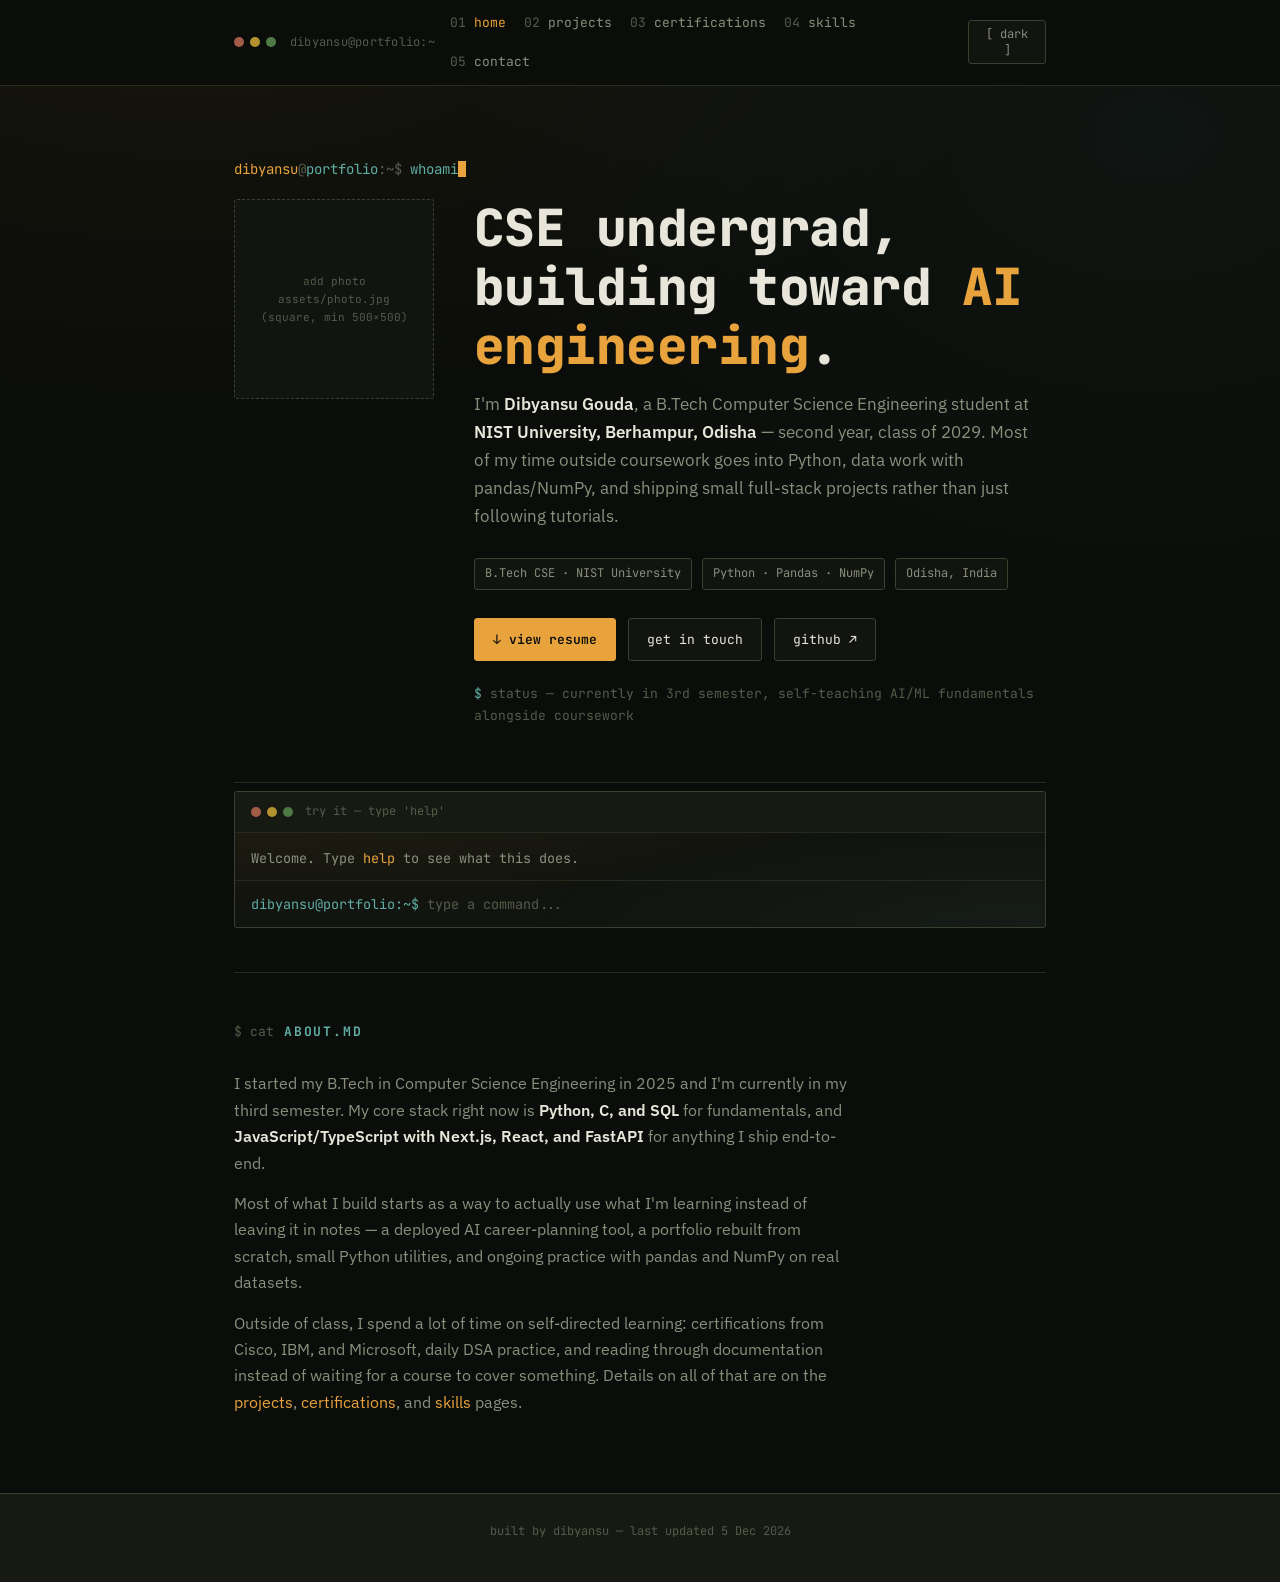
==== index.html @ 98a22d00 "Accessibility pass: skip link, main landmark, ARIA states on interactive controls" ====
<!DOCTYPE html>
<html lang="en">
<head>
<meta charset="UTF-8">
<meta name="viewport" content="width=device-width, initial-scale=1.0">
<title>Dibyansu Gouda — CSE Student</title>
<meta name="description" content="Hi, I'm Dibyansu — a CSE student at NIST University building real things in Python, AI, and full-stack web dev. Take a look around and see what I'm working on.">
<link rel="icon" type="image/svg+xml" href="assets/favicon.svg">
<link rel="canonical" href="https://dibyansu33gouda.github.io/dibyansu-portfolio/">
<meta property="og:type" content="website">
<meta property="og:title" content="Dibyansu Gouda — CSE Student & Developer">
<meta property="og:description" content="Hi, I'm Dibyansu — a CSE student at NIST University building real things in Python, AI, and full-stack web dev.">
<meta property="og:image" content="https://dibyansu33gouda.github.io/dibyansu-portfolio/assets/og-image.png">
<meta property="og:url" content="https://dibyansu33gouda.github.io/dibyansu-portfolio/">
<meta name="twitter:card" content="summary_large_image">
<meta name="twitter:title" content="Dibyansu Gouda — CSE Student & Developer">
<meta name="twitter:description" content="Hi, I'm Dibyansu — a CSE student at NIST University building real things in Python, AI, and full-stack web dev.">
<meta name="twitter:image" content="https://dibyansu33gouda.github.io/dibyansu-portfolio/assets/og-image.png">
<link rel="stylesheet" href="style.css">
</head>
<body>
<a href="#main" class="skip-link">Skip to content</a>

<div class="termbar">
  <div class="termbar-inner">
    <div class="termbar-left">
      <div class="dots"><span class="dot r"></span><span class="dot y"></span><span class="dot g"></span></div>
      <span class="termbar-title">dibyansu@portfolio:~</span>
    </div>
    <div class="termbar-right">
      <nav class="termnav" id="termnav" aria-label="Primary">
        <a href="index.html" class="active"><span class="idx">01</span> home</a>
        <a href="projects.html"><span class="idx">02</span> projects</a>
        <a href="certifications.html"><span class="idx">03</span> certifications</a>
        <a href="skills.html"><span class="idx">04</span> skills</a>
        <a href="contact.html"><span class="idx">05</span> contact</a>
      </nav>
      <button class="theme-toggle" id="themeToggleBtn" onclick="toggleTheme()">[ dark ]</button>
      <button class="mobile-nav-toggle" id="mobileNavToggle" aria-label="Toggle menu" aria-expanded="false" aria-controls="termnav">☰</button>
    </div>
  </div>
</div>

<main id="main" class="wrap">

  <section class="hero" style="border-top:none;">
    <div class="prompt-line"><span class="user">dibyansu</span><span class="sep">@</span>portfolio<span class="sep">:~$</span> <span id="typed" data-text="whoami"></span><span class="cursor"></span></div>

    <div class="home-grid">
      <div class="photo-slot">
        <!-- Replace this div with: <img src="assets/photo.jpg" alt="Dibyansu Gouda"> -->
        add photo<br>assets/photo.jpg<br>(square, min 500×500)
      </div>
      <div>
        <h1>CSE undergrad,<br>building toward <span class="accent">AI engineering</span>.</h1>
        <p class="hero-sub">
          I'm <strong>Dibyansu Gouda</strong>, a B.Tech Computer Science Engineering student at
          <strong>NIST University, Berhampur, Odisha</strong> — second year, class of 2029.
          Most of my time outside coursework goes into Python, data work with pandas/NumPy,
          and shipping small full-stack projects rather than just following tutorials.
        </p>
        <div class="hero-meta">
          <span class="tag">B.Tech CSE · NIST University</span>
          <span class="tag">Python · Pandas · NumPy</span>
          <span class="tag">Odisha, India</span>
        </div>
        <div class="btn-row">
          <a href="https://drive.google.com/file/d/1nmS7qcL4PreTP0PJkvtV2_1E-4wBlIZb/view?usp=drive_link" class="btn btn-primary" target="_blank" rel="noopener">↓ view resume</a>
          <a href="contact.html" class="btn">get in touch</a>
          <a href="https://github.com/Dibyansu33Gouda" class="btn" target="_blank" rel="noopener">github ↗</a>
        </div>
        <div class="status-line"><span class="k">$</span> status — currently in 3rd semester, self-teaching AI/ML fundamentals alongside coursework</div>
      </div>
    </div>
  </section>

  <section class="page-section" style="border-bottom:1px solid var(--border); padding-top:0; padding-bottom:32px;">
    <div class="terminal-widget reveal">
      <div class="tw-head">
        <span class="tw-dots"><span class="dot r"></span><span class="dot y"></span><span class="dot g"></span></span>
        <span class="tw-title">try it — type 'help'</span>
      </div>
      <div class="tw-body" id="twBody" aria-live="polite">
        <div class="tw-line tw-out">Welcome. Type <span class="tw-cmd">help</span> to see what this does.</div>
      </div>
      <div class="tw-inputline">
        <span class="tw-prompt">dibyansu@portfolio:~$</span>
        <input type="text" id="twInput" class="tw-input" autocomplete="off" spellcheck="false" aria-label="terminal command input" placeholder="type a command...">
      </div>
    </div>
  </section>

  <section id="about" class="page-section reveal">
    <div class="sec-head"><span class="cmd">$ cat</span><h2>about.md</h2></div>
    <div class="about-body">
      <p>
        I started my B.Tech in Computer Science Engineering in 2025 and I'm currently in my
        third semester. My core stack right now is <strong>Python, C, and SQL</strong> for
        fundamentals, and <strong>JavaScript/TypeScript with Next.js, React, and FastAPI</strong>
        for anything I ship end-to-end.
      </p>
      <p>
        Most of what I build starts as a way to actually use what I'm learning instead of leaving
        it in notes — a deployed AI career-planning tool, a portfolio rebuilt from scratch,
        small Python utilities, and ongoing practice with pandas and NumPy on real datasets.
      </p>
      <p>
        Outside of class, I spend a lot of time on self-directed learning: certifications from
        Cisco, IBM, and Microsoft, daily DSA practice, and reading through documentation instead
        of waiting for a course to cover something. Details on all of that are on the
        <a href="projects.html">projects</a>, <a href="certifications.html">certifications</a>,
        and <a href="skills.html">skills</a> pages.
      </p>
    </div>
  </section>

</main>

<footer data-footer-date>built by dibyansu — last commit {{DATE}}</footer>

<script src="script.js"></script>
</body>
</html>
---- style.css ----
/* Add these two lines right before the stylesheet <link> in every page's <head> for faster font loading:
   <link rel="preconnect" href="https://fonts.googleapis.com">
   <link rel="preconnect" href="https://fonts.gstatic.com" crossorigin> */
@import url('https://fonts.googleapis.com/css2?family=JetBrains+Mono:wght@400;500;600;700;800&family=IBM+Plex+Sans:wght@400;500;600&family=Lora:ital,wght@0,400;0,500;0,600;1,400&display=swap');

/* ============================================================
   THEME TOKENS
   Dark  = terminal aesthetic (near-black, amber/teal)
   Light = Anthropic-inspired (warm ivory, slate, terracotta/blue)
   Same variable names, different values -> components never change.
   ============================================================ */
:root {
  --bg: #0B0D0A;
  --bg-panel: #12140F;
  --bg-panel-2: #171A12;
  --border: #262B1E;
  --border-bright: #3A4130;
  --text: #E8E6DA;
  --text-dim: #8A8F7C;
  --text-faint: #565B4B;
  --accent: #E8A33D;      /* amber */
  --accent-dim: #8C6524;
  --accent-2: #5FADA4;    /* teal */
  --accent-2-dim: #35625C;
  --danger: #C4593D;
  --ok: #7EBE73;
  --radius: 3px;

  --font-mono: 'JetBrains Mono', ui-monospace, monospace;
  --font-body: 'IBM Plex Sans', sans-serif;
  --font-display: 'JetBrains Mono', ui-monospace, monospace;
}

[data-theme="light"] {
  --bg: #FAF9F5;
  --bg-panel: #F3F1EA;
  --bg-panel-2: #ECE9DF;
  --border: #E1DCCD;
  --border-bright: #CFC8B4;
  --text: #141413;
  --text-dim: #6B675C;
  --text-faint: #A29C8C;
  --accent: #C05A3A;      /* clay / terracotta */
  --accent-dim: #E8CBB9;
  --accent-2: #4C6C8C;    /* muted blue */
  --accent-2-dim: #D3DEE7;
  --danger: #B3432B;
  --ok: #4C7A4C;

  --font-body: 'Lora', Georgia, serif;
  --font-display: 'Lora', Georgia, serif;
}

* { margin: 0; padding: 0; box-sizing: border-box; }
html { scroll-behavior: smooth; }

@media (prefers-reduced-motion: reduce) {
  html { scroll-behavior: auto; }
  * { animation-duration: 0.01ms !important; animation-iteration-count: 1 !important; transition-duration: 0.01ms !important; }
}

body {
  background: var(--bg);
  background-image:
    radial-gradient(ellipse 900px 500px at 15% -10%, color-mix(in srgb, var(--accent) 6%, transparent), transparent),
    radial-gradient(ellipse 700px 500px at 90% 15%, color-mix(in srgb, var(--accent-2) 5%, transparent), transparent);
  background-repeat: no-repeat;
  color: var(--text);
  font-family: var(--font-body);
  font-size: 16px;
  line-height: 1.65;
  min-height: 100vh;
  transition: background-color .25s ease, color .25s ease;
  animation: bg-drift 26s ease-in-out infinite alternate;
}
@keyframes bg-drift {
  from { background-position: 0% 0%, 100% 0%; }
  to   { background-position: 6% 4%, 94% 8%; }
}
@media (hover: hover) and (pointer: fine) {
  /* subtle depth: background stays put while content scrolls over it */
  body { background-attachment: fixed, fixed; }
}

/* ---------- live GitHub activity graph ---------- */
.gh-graph-wrap {
  border: 1px solid var(--border-bright); border-radius: var(--radius);
  overflow: hidden; background: var(--bg-panel);
}
.gh-graph { display: block; width: 100%; height: auto; }
.gh-graph-light { display: none; }
[data-theme="light"] .gh-graph-dark { display: none; }
[data-theme="light"] .gh-graph-light { display: block; }
.gh-graph-fallback { font-family: var(--font-mono); font-size: 12px; color: var(--text-faint); margin-top: 8px; }

/* ---------- interactive terminal widget ---------- */
.terminal-widget {
  border: 1px solid var(--border-bright); border-radius: var(--radius);
  background: var(--bg-panel); margin: 8px 0 12px; overflow: hidden;
}
.tw-head {
  display: flex; align-items: center; gap: 12px; padding: 10px 16px;
  background: var(--bg-panel-2); border-bottom: 1px solid var(--border);
}
.tw-dots { display: flex; gap: 6px; }
.tw-title { font-family: var(--font-mono); font-size: 12px; color: var(--text-faint); }
.tw-body {
  max-height: 220px; overflow-y: auto; padding: 14px 16px 4px;
  font-family: var(--font-mono); font-size: 13.5px; line-height: 1.7;
}
.tw-line { margin-bottom: 6px; word-break: break-word; }
.tw-out { color: var(--text-dim); }
.tw-cmdline { color: var(--text); }
.tw-err { color: var(--danger); }
.tw-cmd { color: var(--accent); }
.tw-prompt-inline { color: var(--accent-2); }
.tw-inputline {
  display: flex; align-items: center; gap: 8px; padding: 12px 16px;
  border-top: 1px solid var(--border); font-family: var(--font-mono); font-size: 13.5px;
}
.tw-prompt { color: var(--accent-2); white-space: nowrap; }
.tw-input {
  flex: 1; background: transparent; border: none; outline: none;
  color: var(--text); font-family: var(--font-mono); font-size: 13.5px;
}
.tw-input::placeholder { color: var(--text-faint); }

/* ---------- smooth page-to-page transitions (native browser API, no JS) ---------- */
@view-transition {
  navigation: auto;
}
/* keep the header feeling like a persistent shell rather than cross-fading with content */
.termbar { view-transition-name: site-header; }

@media (prefers-reduced-motion: no-preference) {
  ::view-transition-old(root),
  ::view-transition-new(root) {
    animation-duration: .35s;
    animation-timing-function: cubic-bezier(.22,.61,.36,1);
  }
  ::view-transition-old(root) { animation-name: vt-fade-out; }
  ::view-transition-new(root) { animation-name: vt-fade-in; }
}
@keyframes vt-fade-out {
  from { opacity: 1; transform: translateY(0); }
  to   { opacity: 0; transform: translateY(-8px); }
}
@keyframes vt-fade-in {
  from { opacity: 0; transform: translateY(8px); }
  to   { opacity: 1; transform: translateY(0); }
}

.reveal {
  opacity: 0; transform: translateY(18px);
  transition: opacity .6s cubic-bezier(.22,.61,.36,1), transform .6s cubic-bezier(.22,.61,.36,1);
  will-change: opacity, transform;
}
.reveal.revealed { opacity: 1; transform: translateY(0); }
@media (prefers-reduced-motion: reduce) { .reveal { opacity: 1; transform: none; transition: none; } }

a { color: var(--accent); text-decoration: none; }
a:hover { text-decoration: underline; }
:focus-visible { outline: 2px solid var(--accent); outline-offset: 3px; }
::selection { background: var(--accent-dim); color: var(--text); }

/* ---------- accessibility: skip-to-content link ---------- */
.skip-link {
  position: absolute; top: -100px; left: 12px; z-index: 100;
  background: var(--accent); color: var(--bg); font-family: var(--font-mono);
  font-size: 13px; font-weight: 600; padding: 10px 16px; border-radius: var(--radius);
  transition: top .15s ease;
}
.skip-link:focus { top: 12px; }

.wrap { max-width: 860px; margin: 0 auto; padding: 0 24px; }

/* ---------- terminal chrome nav ---------- */
.termbar {
  position: sticky; top: 0; z-index: 50;
  background: color-mix(in srgb, var(--bg) 88%, transparent);
  backdrop-filter: blur(8px);
  border-bottom: 1px solid var(--border);
}
.termbar-inner {
  max-width: 860px; margin: 0 auto; padding: 12px 24px;
  display: flex; align-items: center; justify-content: space-between; gap: 16px;
}
.dots { display: flex; gap: 6px; flex-shrink: 0; }
.dot { width: 10px; height: 10px; border-radius: 50%; }
.dot.r { background: #a35c48; }
.dot.y { background: #b3922f; }
.dot.g { background: #4f7a45; }
[data-theme="light"] .dot.r { background: #d9a596; }
[data-theme="light"] .dot.y { background: #e0c98b; }
[data-theme="light"] .dot.g { background: #a9c4a0; }

.termbar-title { font-family: var(--font-mono); font-size: 12px; color: var(--text-faint); letter-spacing: .02em; white-space: nowrap; }
.termbar-left { display: flex; align-items: center; gap: 14px; min-width: 0; }
.termbar-right { display: flex; align-items: center; gap: 18px; }

.termnav { display: flex; gap: 18px; font-family: var(--font-mono); font-size: 13px; flex-wrap: wrap; }
.termnav a { color: var(--text-dim); }
.termnav a:hover { color: var(--accent); text-decoration: none; }
.termnav a.active { color: var(--accent); }
.termnav .idx { color: var(--text-faint); }

.theme-toggle {
  font-family: var(--font-mono); font-size: 12px; color: var(--text-dim);
  background: var(--bg-panel); border: 1px solid var(--border-bright);
  border-radius: var(--radius); padding: 5px 10px; cursor: pointer;
}
.theme-toggle:hover { color: var(--accent); border-color: var(--accent); }

.mobile-nav-toggle { display: none; }

/* ---------- hero ---------- */
.hero { padding: 72px 0 56px; border-bottom: 1px solid var(--border); }
.prompt-line { font-family: var(--font-mono); font-size: 14px; color: var(--accent-2); margin-bottom: 18px; }
.prompt-line .user { color: var(--accent); }
.prompt-line .sep { color: var(--text-faint); }
.cursor { display: inline-block; width: 8px; height: 16px; background: var(--accent); vertical-align: -3px; animation: blink 1s steps(1) infinite; }
@keyframes blink { 50% { opacity: 0; } }

.hero h1 {
  font-family: var(--font-display); font-weight: 800;
  font-size: clamp(2rem, 6vw, 3.2rem); letter-spacing: -0.01em;
  color: var(--text); line-height: 1.15; margin-bottom: 14px;
}
[data-theme="light"] .hero h1 { font-weight: 600; letter-spacing: -0.02em; }
.hero h1 .accent { color: var(--accent); }

.hero-sub { font-size: 17px; color: var(--text-dim); max-width: 580px; margin-bottom: 28px; }
.hero-sub strong { color: var(--text); font-weight: 600; }

.hero-meta { display: flex; flex-wrap: wrap; gap: 10px; }
.tag {
  font-family: var(--font-mono); font-size: 12px; color: var(--text-dim);
  border: 1px solid var(--border-bright); padding: 5px 10px; border-radius: var(--radius);
  background: var(--bg-panel);
}

.btn-row { display: flex; flex-wrap: wrap; gap: 12px; margin-top: 28px; }
.btn {
  font-family: var(--font-mono); font-size: 13px; padding: 10px 18px; border-radius: var(--radius);
  border: 1px solid var(--border-bright); color: var(--text); background: var(--bg-panel);
  display: inline-flex; align-items: center; gap: 8px;
}
.btn:hover { text-decoration: none; border-color: var(--accent); color: var(--accent); }
.btn-primary { background: var(--accent); border-color: var(--accent); color: var(--bg); font-weight: 600; }
.btn-primary:hover { color: var(--bg); opacity: .88; border-color: var(--accent); }

/* ---------- section shell ---------- */
section { padding: 56px 0; border-bottom: 1px solid var(--border); }
section:last-of-type { border-bottom: none; }
.page-section { padding-top: 48px; }

.sec-head { display: flex; align-items: baseline; gap: 10px; margin-bottom: 28px; font-family: var(--font-mono); flex-wrap: wrap; }
.sec-head .cmd { color: var(--text-faint); font-size: 13px; }
.sec-head h2 { font-size: 13px; font-weight: 700; letter-spacing: .14em; text-transform: uppercase; color: var(--accent-2); font-family: var(--font-mono); }
.sec-lede { color: var(--text-dim); font-size: 15px; margin: -14px 0 28px; max-width: 560px; }

/* ---------- about / home ---------- */
.about-body { max-width: 620px; color: var(--text-dim); font-size: 16px; }
.about-body p { margin-bottom: 14px; }
.about-body strong { color: var(--text); font-weight: 600; }

.home-grid { display: grid; grid-template-columns: 200px 1fr; gap: 40px; align-items: start; }
.photo-slot {
  width: 200px; height: 200px; border: 1px dashed var(--border-bright); border-radius: var(--radius);
  display: flex; align-items: center; justify-content: center; text-align: center;
  font-family: var(--font-mono); font-size: 11px; color: var(--text-faint); padding: 16px;
  background: var(--bg-panel); flex-shrink: 0; overflow: hidden;
}
.photo-slot img { width: 100%; height: 100%; object-fit: cover; }

.status-line { font-family: var(--font-mono); font-size: 13px; color: var(--text-faint); margin-top: 22px; }
.status-line .k { color: var(--accent-2); }

/* ---------- project / cert cards (text-first, no thumbnails) ---------- */
.card {
  position: relative; z-index: 1;
  border: 1px solid var(--border); border-radius: var(--radius); background: var(--bg-panel);
  margin-bottom: 18px; overflow: hidden;
  transition: border-color .2s ease, transform .2s ease, box-shadow .2s ease;
}
.card:hover {
  border-color: var(--accent);
  transform: translateY(-4px);
  box-shadow: 0 14px 32px -18px color-mix(in srgb, var(--accent) 55%, transparent);
}
.card::before,
.terminal-widget::before,
.contact-box::before,
.gh-graph-wrap::before {
  content: "";
  position: absolute; inset: -1px; z-index: -1; border-radius: inherit;
  background: radial-gradient(140% 160% at var(--glow-x, 0%) var(--glow-y, 0%), color-mix(in srgb, var(--accent) 16%, transparent), transparent 55%),
              radial-gradient(120% 140% at 100% 100%, color-mix(in srgb, var(--accent-2) 12%, transparent), transparent 55%);
  opacity: .5; transition: opacity .3s ease;
}
.card:hover::before { opacity: 1; }
.terminal-widget, .contact-box, .gh-graph-wrap { position: relative; z-index: 1; }

.cert-thumb {
  background: var(--bg-panel-2); border-bottom: 1px solid var(--border);
  display: flex; align-items: center; justify-content: center;
  height: 190px; overflow: hidden;
}
.cert-thumb img { width: 100%; height: 100%; object-fit: contain; display: block; }

.card-head {
  display: flex; align-items: center; justify-content: space-between; gap: 12px;
  padding: 14px 18px; border-bottom: 1px solid var(--border); background: var(--bg-panel-2); flex-wrap: wrap;
}
.card-name { font-family: var(--font-mono); font-weight: 700; font-size: 15px; color: var(--text); }
.pill { font-family: var(--font-mono); font-size: 11px; padding: 3px 8px; border-radius: 999px; letter-spacing: .04em; }
.pill-live { color: var(--ok); background: color-mix(in srgb, var(--ok) 12%, transparent); border: 1px solid color-mix(in srgb, var(--ok) 35%, transparent); }
.pill-progress { color: var(--accent); background: color-mix(in srgb, var(--accent) 12%, transparent); border: 1px solid color-mix(in srgb, var(--accent) 35%, transparent); }
.pill-done { color: var(--text-dim); background: color-mix(in srgb, var(--text-dim) 10%, transparent); border: 1px solid var(--border-bright); }

.card-body { padding: 18px; }
.card-desc { color: var(--text-dim); font-size: 14.5px; margin-bottom: 14px; }
.card-desc strong { color: var(--text); font-weight: 600; }

.card-log { font-family: var(--font-mono); font-size: 12.5px; color: var(--text-faint); background: var(--bg); border: 1px solid var(--border); border-radius: var(--radius); padding: 10px 12px; margin-bottom: 14px; }
.card-log .l { display: block; padding: 1px 0; }
.card-log .plus { color: var(--accent-2); }
.card-log .minus { color: var(--danger); }

.chip-row { display: flex; flex-wrap: wrap; gap: 8px; margin-bottom: 14px; }
.chip { font-family: var(--font-mono); font-size: 11.5px; color: var(--text-dim); border: 1px solid var(--border-bright); border-radius: var(--radius); padding: 3px 8px; }

.card-links { display: flex; flex-wrap: wrap; gap: 16px; font-family: var(--font-mono); font-size: 13px; }
.card-links a.disabled { color: var(--text-faint); pointer-events: none; }

/* ---------- skills ---------- */
.skills-grid { display: grid; grid-template-columns: repeat(3, 1fr); gap: 32px; }
.skill-label { font-family: var(--font-mono); font-size: 12px; letter-spacing: .1em; text-transform: uppercase; color: var(--text-faint); margin-bottom: 10px; }
.skill-list { list-style: none; }
.skill-list li { display: flex; align-items: baseline; justify-content: space-between; gap: 10px; padding: 9px 0; border-bottom: 1px dashed var(--border); font-size: 15px; }
.skill-list li:last-child { border-bottom: none; }
.skill-list .bar { font-family: var(--font-mono); color: var(--text-faint); font-size: 12px; white-space: nowrap; }

/* ---------- contact ---------- */
.contact-box { border: 1px solid var(--border-bright); border-radius: var(--radius); background: var(--bg-panel); padding: 24px; overflow: hidden; }
.contact-box p { color: var(--text-dim); font-size: 15px; margin-bottom: 18px; max-width: 480px; }
.contact-rows { font-family: var(--font-mono); font-size: 14px; }
.contact-row { display: flex; gap: 12px; padding: 7px 0; color: var(--text-dim); flex-wrap: wrap; }
.contact-row .k { color: var(--text-faint); width: 80px; flex-shrink: 0; }
.contact-row .v { color: var(--accent); }
.placeholder { color: var(--text-faint); font-style: italic; }

.contact-form { display: grid; gap: 16px; margin-top: 24px; }
.contact-form label { font-family: var(--font-mono); font-size: 12px; color: var(--text-faint); display: block; margin-bottom: 6px; }
.contact-form input, .contact-form textarea {
  width: 100%; background: var(--bg); border: 1px solid var(--border-bright); border-radius: var(--radius);
  color: var(--text); font-family: var(--font-body); font-size: 14px; padding: 10px 12px;
}
.contact-form input:focus, .contact-form textarea:focus { outline: 2px solid var(--accent); outline-offset: 1px; }
.contact-form textarea { min-height: 120px; resize: vertical; }
.form-row-2 { display: grid; grid-template-columns: 1fr 1fr; gap: 16px; }

footer {
  padding: 28px 0 40px;
  margin-top: 8px;
  background: var(--bg-panel-2);
  border-top: 1px solid var(--border-bright);
  font-family: var(--font-mono);
  font-size: 12px;
  color: var(--text-faint);
  text-align: center;
}
[data-theme="light"] footer { background: #EFE9DC; border-top-color: var(--accent-dim); }

@media (max-width: 680px) {
  .termnav { position: fixed; inset: 49px 0 auto 0; background: var(--bg); border-bottom: 1px solid var(--border);
    flex-direction: column; gap: 0; padding: 8px 24px; display: none; }
  .termnav.open { display: flex; }
  .termnav a { padding: 10px 0; border-bottom: 1px solid var(--border); }
  .mobile-nav-toggle {
    display: block; font-family: var(--font-mono); font-size: 18px; color: var(--text-dim);
    background: none; border: none; cursor: pointer;
  }
  .home-grid { grid-template-columns: 1fr; }
  .photo-slot { width: 140px; height: 140px; }
  .skills-grid { grid-template-columns: 1fr; }
  .form-row-2 { grid-template-columns: 1fr; }
  .hero { padding: 48px 0 40px; }
}
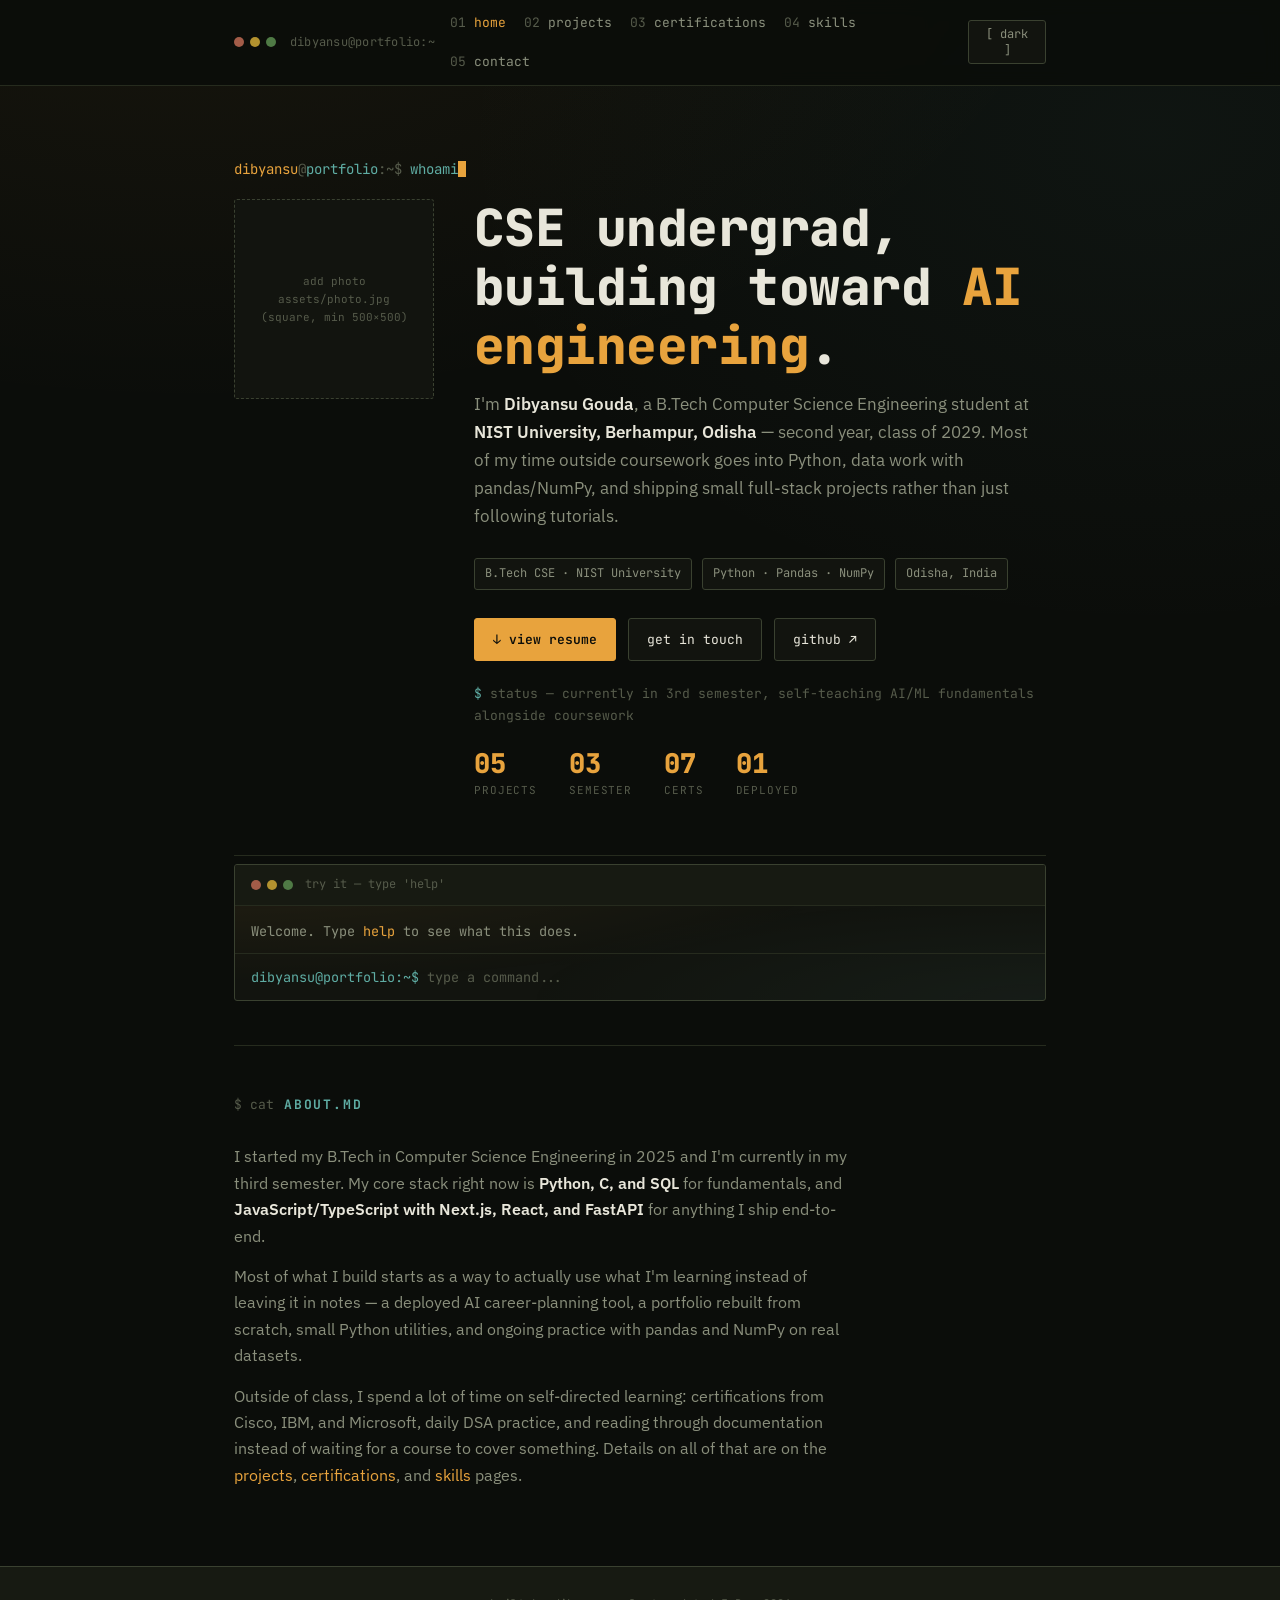
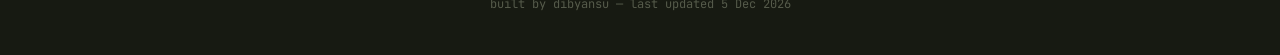
==== commit cc33364d: "Add counted-up hero stats readout" ====
--- a/index.html
+++ b/index.html
@@ -70,6 +70,14 @@
           <a href="https://github.com/Dibyansu33Gouda" class="btn" target="_blank" rel="noopener">github ↗</a>
         </div>
         <div class="status-line"><span class="k">$</span> status — currently in 3rd semester, self-teaching AI/ML fundamentals alongside coursework</div>
+
+        <!-- update these data-target values if PROJECTS/CERTS arrays on those pages change -->
+        <div class="stat-readout reveal" id="statReadout">
+          <div class="stat-item"><span class="stat-num" data-target="5">00</span><span class="stat-label">projects</span></div>
+          <div class="stat-item"><span class="stat-num" data-target="3">00</span><span class="stat-label">semester</span></div>
+          <div class="stat-item"><span class="stat-num" data-target="7">00</span><span class="stat-label">certs</span></div>
+          <div class="stat-item"><span class="stat-num" data-target="1">00</span><span class="stat-label">deployed</span></div>
+        </div>
       </div>
     </div>
   </section>
--- a/style.css
+++ b/style.css
@@ -276,6 +276,11 @@
 .status-line { font-family: var(--font-mono); font-size: 13px; color: var(--text-faint); margin-top: 22px; }
 .status-line .k { color: var(--accent-2); }
 
+.stat-readout { display: flex; flex-wrap: wrap; gap: 32px; margin-top: 24px; font-family: var(--font-mono); }
+.stat-item { display: flex; flex-direction: column; }
+.stat-num { font-size: 1.7rem; font-weight: 800; color: var(--accent); line-height: 1; font-variant-numeric: tabular-nums; }
+.stat-label { font-size: 11px; color: var(--text-faint); letter-spacing: .08em; text-transform: uppercase; margin-top: 4px; }
+
 /* ---------- project / cert cards (text-first, no thumbnails) ---------- */
 .card {
   position: relative; z-index: 1;
@@ -371,6 +376,26 @@
   text-align: center;
 }
 [data-theme="light"] footer { background: #EFE9DC; border-top-color: var(--accent-dim); }
+
+/* ---------- konami code: temporary cheat theme + toast ---------- */
+[data-theme="cheat"] {
+  --bg: #000000; --bg-panel: #001a06; --bg-panel-2: #00240a;
+  --border: #013d12; --border-bright: #00ff41;
+  --text: #00ff41; --text-dim: #00cc35; --text-faint: #009929;
+  --accent: #00ff41; --accent-dim: #073d17;
+  --accent-2: #39ff88; --accent-2-dim: #0f3d22;
+  --danger: #ff3b3b; --ok: #00ff41;
+  --font-body: var(--font-mono);
+}
+.konami-toast {
+  position: fixed; bottom: 24px; left: 50%; transform: translate(-50%, 12px);
+  background: var(--bg-panel); border: 1px solid var(--accent); color: var(--accent);
+  font-family: var(--font-mono); font-size: 13px; padding: 12px 20px; border-radius: var(--radius);
+  opacity: 0; transition: opacity .3s ease, transform .3s ease; z-index: 200;
+  box-shadow: 0 8px 28px -10px color-mix(in srgb, var(--accent) 50%, transparent);
+  pointer-events: none; text-align: center; max-width: 90vw;
+}
+.konami-toast.show { opacity: 1; transform: translate(-50%, 0); }
 
 @media (max-width: 680px) {
   .termnav { position: fixed; inset: 49px 0 auto 0; background: var(--bg); border-bottom: 1px solid var(--border);
@@ -386,4 +411,4 @@
   .skills-grid { grid-template-columns: 1fr; }
   .form-row-2 { grid-template-columns: 1fr; }
   .hero { padding: 48px 0 40px; }
-}
+}
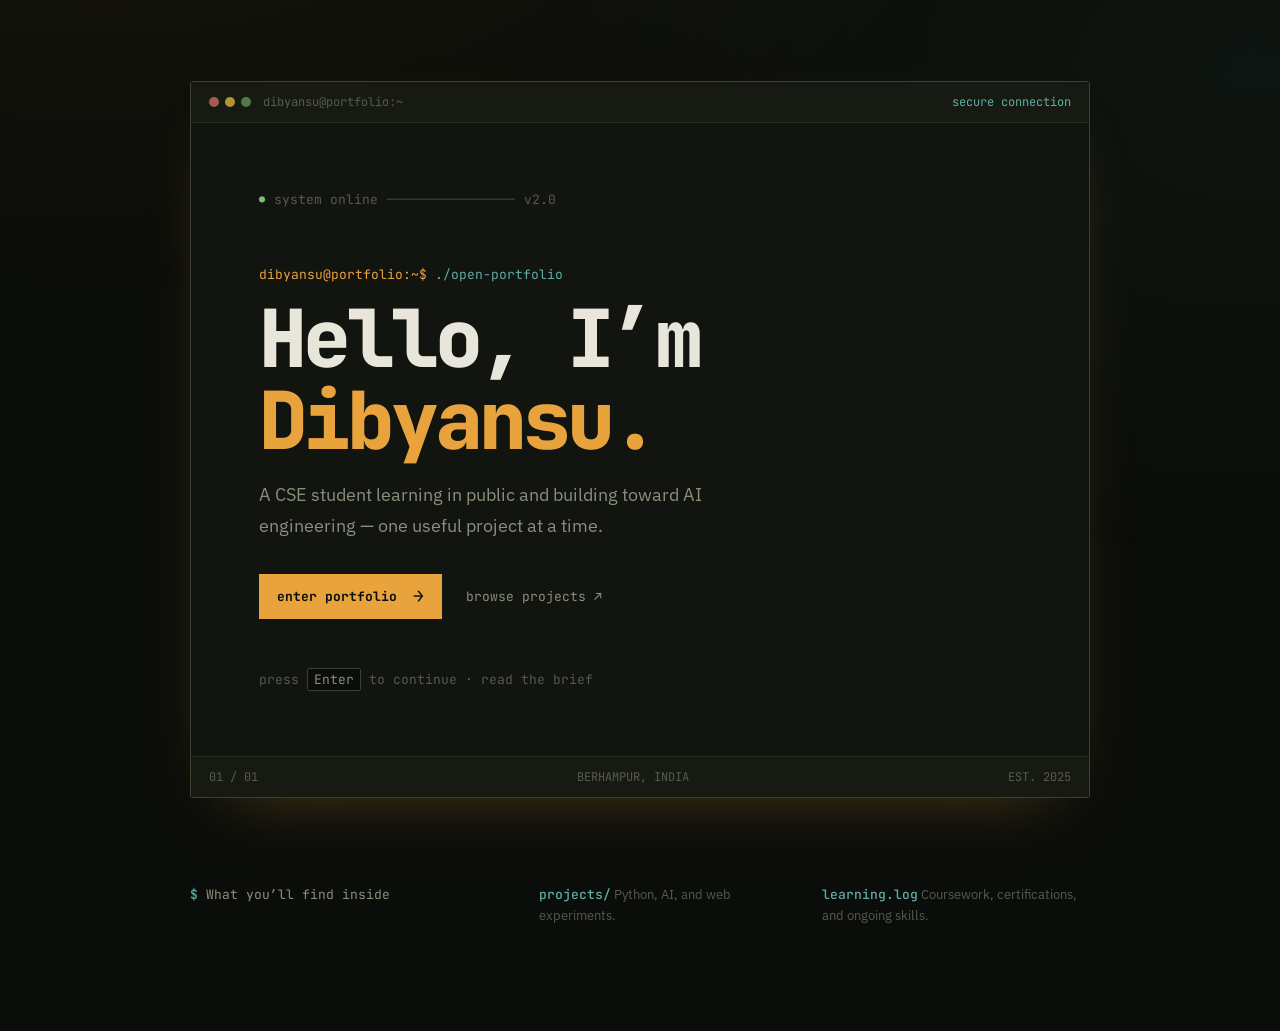
==== commit c85ccd3c: "Add terminal-style portfolio entry page" ====
--- a/index.html
+++ b/index.html
@@ -3,128 +3,27 @@
 <head>
 <meta charset="UTF-8">
 <meta name="viewport" content="width=device-width, initial-scale=1.0">
-<title>Dibyansu Gouda — CSE Student</title>
-<meta name="description" content="Hi, I'm Dibyansu — a CSE student at NIST University building real things in Python, AI, and full-stack web dev. Take a look around and see what I'm working on.">
+<title>Enter — Dibyansu Gouda</title>
+<meta name="description" content="Enter Dibyansu Gouda's portfolio.">
 <link rel="icon" type="image/svg+xml" href="assets/favicon.svg">
-<link rel="canonical" href="https://dibyansu33gouda.github.io/dibyansu-portfolio/">
-<meta property="og:type" content="website">
-<meta property="og:title" content="Dibyansu Gouda — CSE Student & Developer">
-<meta property="og:description" content="Hi, I'm Dibyansu — a CSE student at NIST University building real things in Python, AI, and full-stack web dev.">
-<meta property="og:image" content="https://dibyansu33gouda.github.io/dibyansu-portfolio/assets/og-image.png">
-<meta property="og:url" content="https://dibyansu33gouda.github.io/dibyansu-portfolio/">
-<meta name="twitter:card" content="summary_large_image">
-<meta name="twitter:title" content="Dibyansu Gouda — CSE Student & Developer">
-<meta name="twitter:description" content="Hi, I'm Dibyansu — a CSE student at NIST University building real things in Python, AI, and full-stack web dev.">
-<meta name="twitter:image" content="https://dibyansu33gouda.github.io/dibyansu-portfolio/assets/og-image.png">
 <link rel="stylesheet" href="style.css">
 </head>
 <body>
-<a href="#main" class="skip-link">Skip to content</a>
-
-<div class="termbar">
-  <div class="termbar-inner">
-    <div class="termbar-left">
-      <div class="dots"><span class="dot r"></span><span class="dot y"></span><span class="dot g"></span></div>
-      <span class="termbar-title">dibyansu@portfolio:~</span>
+<main class="entry-shell" id="main">
+  <div class="entry-window" aria-labelledby="entry-title">
+    <div class="entry-bar"><div class="dots"><span class="dot r"></span><span class="dot y"></span><span class="dot g"></span></div><span>dibyansu@portfolio:~</span><span class="entry-bar-state">secure connection</span></div>
+    <div class="entry-body">
+      <p class="entry-kicker"><span class="entry-ok">●</span> system online <span class="entry-rule">────────────────</span> v2.0</p>
+      <p class="entry-command"><span>dibyansu@portfolio:~$</span> ./open-portfolio</p>
+      <h1 id="entry-title">Hello, I’m <span>Dibyansu.</span></h1>
+      <p class="entry-copy">A CSE student learning in public and building toward AI engineering — one useful project at a time.</p>
+      <div class="entry-actions"><a class="entry-button" href="home.html">enter portfolio <span>→</span></a><a class="entry-link" href="projects.html">browse projects <span>↗</span></a></div>
+      <p class="entry-hint">press <kbd>Enter</kbd> to continue <span aria-hidden="true">·</span> <a href="#details">read the brief</a></p>
     </div>
-    <div class="termbar-right">
-      <nav class="termnav" id="termnav" aria-label="Primary">
-        <a href="index.html" class="active"><span class="idx">01</span> home</a>
-        <a href="projects.html"><span class="idx">02</span> projects</a>
-        <a href="certifications.html"><span class="idx">03</span> certifications</a>
-        <a href="skills.html"><span class="idx">04</span> skills</a>
-        <a href="contact.html"><span class="idx">05</span> contact</a>
-      </nav>
-      <button class="theme-toggle" id="themeToggleBtn" onclick="toggleTheme()">[ dark ]</button>
-      <button class="mobile-nav-toggle" id="mobileNavToggle" aria-label="Toggle menu" aria-expanded="false" aria-controls="termnav">☰</button>
-    </div>
+    <div class="entry-footer"><span>01 / 01</span><span>BERHAMPUR, INDIA</span><span>EST. 2025</span></div>
   </div>
-</div>
-
-<main id="main" class="wrap">
-
-  <section class="hero" style="border-top:none;">
-    <div class="prompt-line"><span class="user">dibyansu</span><span class="sep">@</span>portfolio<span class="sep">:~$</span> <span id="typed" data-text="whoami"></span><span class="cursor"></span></div>
-
-    <div class="home-grid">
-      <div class="photo-slot">
-        <!-- Replace this div with: <img src="assets/photo.jpg" alt="Dibyansu Gouda"> -->
-        add photo<br>assets/photo.jpg<br>(square, min 500×500)
-      </div>
-      <div>
-        <h1>CSE undergrad,<br>building toward <span class="accent">AI engineering</span>.</h1>
-        <p class="hero-sub">
-          I'm <strong>Dibyansu Gouda</strong>, a B.Tech Computer Science Engineering student at
-          <strong>NIST University, Berhampur, Odisha</strong> — second year, class of 2029.
-          Most of my time outside coursework goes into Python, data work with pandas/NumPy,
-          and shipping small full-stack projects rather than just following tutorials.
-        </p>
-        <div class="hero-meta">
-          <span class="tag">B.Tech CSE · NIST University</span>
-          <span class="tag">Python · Pandas · NumPy</span>
-          <span class="tag">Odisha, India</span>
-        </div>
-        <div class="btn-row">
-          <a href="https://drive.google.com/file/d/1nmS7qcL4PreTP0PJkvtV2_1E-4wBlIZb/view?usp=drive_link" class="btn btn-primary" target="_blank" rel="noopener">↓ view resume</a>
-          <a href="contact.html" class="btn">get in touch</a>
-          <a href="https://github.com/Dibyansu33Gouda" class="btn" target="_blank" rel="noopener">github ↗</a>
-        </div>
-        <div class="status-line"><span class="k">$</span> status — currently in 3rd semester, self-teaching AI/ML fundamentals alongside coursework</div>
-
-        <!-- update these data-target values if PROJECTS/CERTS arrays on those pages change -->
-        <div class="stat-readout reveal" id="statReadout">
-          <div class="stat-item"><span class="stat-num" data-target="5">00</span><span class="stat-label">projects</span></div>
-          <div class="stat-item"><span class="stat-num" data-target="3">00</span><span class="stat-label">semester</span></div>
-          <div class="stat-item"><span class="stat-num" data-target="7">00</span><span class="stat-label">certs</span></div>
-          <div class="stat-item"><span class="stat-num" data-target="1">00</span><span class="stat-label">deployed</span></div>
-        </div>
-      </div>
-    </div>
-  </section>
-
-  <section class="page-section" style="border-bottom:1px solid var(--border); padding-top:0; padding-bottom:32px;">
-    <div class="terminal-widget reveal">
-      <div class="tw-head">
-        <span class="tw-dots"><span class="dot r"></span><span class="dot y"></span><span class="dot g"></span></span>
-        <span class="tw-title">try it — type 'help'</span>
-      </div>
-      <div class="tw-body" id="twBody" aria-live="polite">
-        <div class="tw-line tw-out">Welcome. Type <span class="tw-cmd">help</span> to see what this does.</div>
-      </div>
-      <div class="tw-inputline">
-        <span class="tw-prompt">dibyansu@portfolio:~$</span>
-        <input type="text" id="twInput" class="tw-input" autocomplete="off" spellcheck="false" aria-label="terminal command input" placeholder="type a command...">
-      </div>
-    </div>
-  </section>
-
-  <section id="about" class="page-section reveal">
-    <div class="sec-head"><span class="cmd">$ cat</span><h2>about.md</h2></div>
-    <div class="about-body">
-      <p>
-        I started my B.Tech in Computer Science Engineering in 2025 and I'm currently in my
-        third semester. My core stack right now is <strong>Python, C, and SQL</strong> for
-        fundamentals, and <strong>JavaScript/TypeScript with Next.js, React, and FastAPI</strong>
-        for anything I ship end-to-end.
-      </p>
-      <p>
-        Most of what I build starts as a way to actually use what I'm learning instead of leaving
-        it in notes — a deployed AI career-planning tool, a portfolio rebuilt from scratch,
-        small Python utilities, and ongoing practice with pandas and NumPy on real datasets.
-      </p>
-      <p>
-        Outside of class, I spend a lot of time on self-directed learning: certifications from
-        Cisco, IBM, and Microsoft, daily DSA practice, and reading through documentation instead
-        of waiting for a course to cover something. Details on all of that are on the
-        <a href="projects.html">projects</a>, <a href="certifications.html">certifications</a>,
-        and <a href="skills.html">skills</a> pages.
-      </p>
-    </div>
-  </section>
-
+  <section class="entry-details" id="details"><p><span>$</span> What you’ll find inside</p><div><strong>projects/</strong> Python, AI, and web experiments.</div><div><strong>learning.log</strong> Coursework, certifications, and ongoing skills.</div></section>
 </main>
-
-<footer data-footer-date>built by dibyansu — last commit {{DATE}}</footer>
 
 <script src="script.js"></script>
 </body>
--- a/style.css
+++ b/style.css
@@ -52,34 +52,41 @@
 }
 
 * { margin: 0; padding: 0; box-sizing: border-box; }
-html { scroll-behavior: smooth; }
+html { scroll-behavior: smooth; scroll-padding-top: 72px; }
 
 @media (prefers-reduced-motion: reduce) {
   html { scroll-behavior: auto; }
   * { animation-duration: 0.01ms !important; animation-iteration-count: 1 !important; transition-duration: 0.01ms !important; }
+  body::before { animation: none !important; }
 }
 
 body {
   background: var(--bg);
-  background-image:
-    radial-gradient(ellipse 900px 500px at 15% -10%, color-mix(in srgb, var(--accent) 6%, transparent), transparent),
-    radial-gradient(ellipse 700px 500px at 90% 15%, color-mix(in srgb, var(--accent-2) 5%, transparent), transparent);
-  background-repeat: no-repeat;
   color: var(--text);
   font-family: var(--font-body);
   font-size: 16px;
   line-height: 1.65;
   min-height: 100vh;
+  overscroll-behavior-y: none;
   transition: background-color .25s ease, color .25s ease;
+}
+/* ambient glow: a fixed, transform-animated layer instead of an animated
+   background-position — avoids the scroll-repaint jank that
+   background-attachment:fixed causes, since transform is GPU-composited
+   and fully decoupled from the page's own scroll/paint cycle */
+body::before {
+  content: "";
+  position: fixed; inset: -10%; z-index: -2; pointer-events: none;
+  background-image:
+    radial-gradient(ellipse 900px 500px at 15% -10%, color-mix(in srgb, var(--accent) 6%, transparent), transparent),
+    radial-gradient(ellipse 700px 500px at 90% 15%, color-mix(in srgb, var(--accent-2) 5%, transparent), transparent);
+  background-repeat: no-repeat;
+  will-change: transform;
   animation: bg-drift 26s ease-in-out infinite alternate;
 }
 @keyframes bg-drift {
-  from { background-position: 0% 0%, 100% 0%; }
-  to   { background-position: 6% 4%, 94% 8%; }
-}
-@media (hover: hover) and (pointer: fine) {
-  /* subtle depth: background stays put while content scrolls over it */
-  body { background-attachment: fixed, fixed; }
+  from { transform: translate3d(0, 0, 0); }
+  to   { transform: translate3d(1.5%, 2%, 0); }
 }
 
 /* ---------- live GitHub activity graph ---------- */
@@ -174,6 +181,26 @@
 
 .wrap { max-width: 860px; margin: 0 auto; padding: 0 24px; }
 
+/* ---------- entry page ---------- */
+.entry-shell { width: min(100% - 48px, 900px); min-height: 100vh; margin: 0 auto; padding: clamp(32px, 9vh, 88px) 0 48px; display: grid; align-content: center; gap: 30px; }
+.entry-window { border: 1px solid var(--border-bright); border-radius: var(--radius); background: var(--bg-panel); overflow: hidden; box-shadow: 0 24px 70px -42px color-mix(in srgb, var(--accent) 45%, transparent); animation: entry-rise .7s cubic-bezier(.22,.61,.36,1) both; }
+.entry-bar, .entry-footer { display: flex; align-items: center; gap: 12px; padding: 12px 18px; background: var(--bg-panel-2); font: 12px var(--font-mono); color: var(--text-faint); }
+.entry-bar { border-bottom: 1px solid var(--border); }
+.entry-bar-state { margin-left: auto; color: var(--accent-2); }
+.entry-body { padding: clamp(32px, 7vw, 68px); }
+.entry-kicker, .entry-command, .entry-hint { font: 13px var(--font-mono); color: var(--text-faint); }
+.entry-kicker { display: flex; gap: 9px; align-items: center; }
+.entry-ok { color: var(--ok); font-size: 10px; }.entry-rule { color: var(--border-bright); overflow: hidden; white-space: nowrap; }
+.entry-command { margin-top: 58px; color: var(--accent-2); }.entry-command span { color: var(--accent); }
+.entry-body h1 { max-width: 650px; margin: 15px 0 18px; font: 800 clamp(2.6rem, 8vw, 5rem)/1.02 var(--font-display); letter-spacing: -.05em; }.entry-body h1 span { color: var(--accent); }
+.entry-copy { max-width: 530px; color: var(--text-dim); font-size: clamp(1rem, 2vw, 1.15rem); }
+.entry-actions { display: flex; align-items: center; flex-wrap: wrap; gap: 24px; margin-top: 34px; font: 13px var(--font-mono); }
+.entry-button { display: inline-flex; align-items: center; gap: 16px; padding: 13px 17px; border: 1px solid var(--accent); background: var(--accent); color: var(--bg); font-weight: 700; }.entry-button:hover { opacity: .88; text-decoration: none; color: var(--bg); }.entry-button span { font-size: 18px; line-height: .7; }
+.entry-link { color: var(--text-dim); }.entry-link:hover { color: var(--accent); text-decoration: none; }
+.entry-hint { margin-top: 52px; }.entry-hint a { color: var(--text-faint); }.entry-hint a:hover { color: var(--accent); } kbd { padding: 2px 6px; border: 1px solid var(--border-bright); border-radius: 2px; background: var(--bg); color: var(--text-dim); font: inherit; }
+.entry-footer { justify-content: space-between; border-top: 1px solid var(--border); }.entry-details { display: grid; grid-template-columns: 1.25fr 1fr 1fr; gap: 14px; color: var(--text-faint); font-size: 13px; }.entry-details p { font-family: var(--font-mono); color: var(--text-dim); }.entry-details p span, .entry-details strong { color: var(--accent-2); font-family: var(--font-mono); font-weight: 500; }
+@keyframes entry-rise { from { opacity: 0; transform: translateY(16px); } to { opacity: 1; transform: translateY(0); } }
+
 /* ---------- terminal chrome nav ---------- */
 .termbar {
   position: sticky; top: 0; z-index: 50;
@@ -286,8 +313,9 @@
   position: relative; z-index: 1;
   border: 1px solid var(--border); border-radius: var(--radius); background: var(--bg-panel);
   margin-bottom: 18px; overflow: hidden;
-  transition: border-color .2s ease, transform .2s ease, box-shadow .2s ease;
-}
+  transition: border-color .2s ease, transform .35s cubic-bezier(.22,.61,.36,1), box-shadow .2s ease;
+}
+.card.tilting { transition: border-color .2s ease, box-shadow .2s ease; } /* transform tracks the cursor instantly while active */
 .card:hover {
   border-color: var(--accent);
   transform: translateY(-4px);
@@ -398,6 +426,13 @@
 .konami-toast.show { opacity: 1; transform: translate(-50%, 0); }
 
 @media (max-width: 680px) {
+  .entry-shell { width: min(100% - 28px, 900px); padding: 14px 0 30px; gap: 18px; }
+  .entry-body { padding: 30px 24px; }
+  .entry-command { margin-top: 42px; }
+  .entry-rule { display: none; }
+  .entry-hint { margin-top: 40px; }
+  .entry-footer { padding: 11px 14px; font-size: 10px; }
+  .entry-details { grid-template-columns: 1fr; gap: 7px; padding: 0 4px; }
   .termnav { position: fixed; inset: 49px 0 auto 0; background: var(--bg); border-bottom: 1px solid var(--border);
     flex-direction: column; gap: 0; padding: 8px 24px; display: none; }
   .termnav.open { display: flex; }
@@ -411,4 +446,4 @@
   .skills-grid { grid-template-columns: 1fr; }
   .form-row-2 { grid-template-columns: 1fr; }
   .hero { padding: 48px 0 40px; }
-}+}
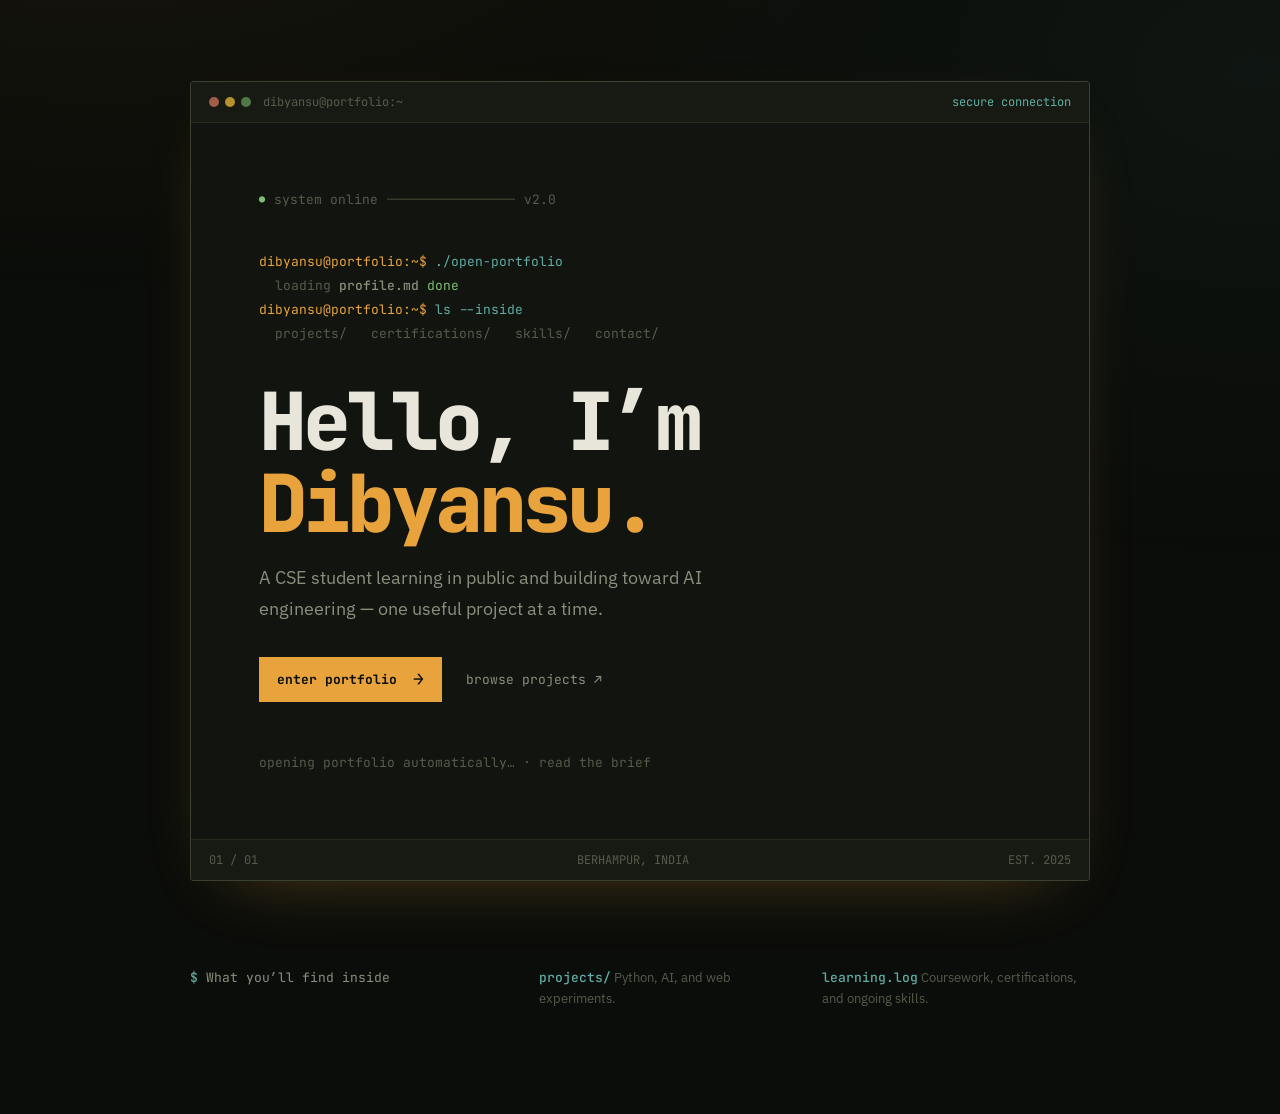
==== commit a42547e8: "Add animated entry terminal sequence" ====
--- a/index.html
+++ b/index.html
@@ -14,11 +14,11 @@
     <div class="entry-bar"><div class="dots"><span class="dot r"></span><span class="dot y"></span><span class="dot g"></span></div><span>dibyansu@portfolio:~</span><span class="entry-bar-state">secure connection</span></div>
     <div class="entry-body">
       <p class="entry-kicker"><span class="entry-ok">●</span> system online <span class="entry-rule">────────────────</span> v2.0</p>
-      <p class="entry-command"><span>dibyansu@portfolio:~$</span> ./open-portfolio</p>
+      <div class="entry-boot" id="entryBoot" aria-live="polite" aria-label="Portfolio boot sequence"></div>
       <h1 id="entry-title">Hello, I’m <span>Dibyansu.</span></h1>
       <p class="entry-copy">A CSE student learning in public and building toward AI engineering — one useful project at a time.</p>
       <div class="entry-actions"><a class="entry-button" href="home.html">enter portfolio <span>→</span></a><a class="entry-link" href="projects.html">browse projects <span>↗</span></a></div>
-      <p class="entry-hint">press <kbd>Enter</kbd> to continue <span aria-hidden="true">·</span> <a href="#details">read the brief</a></p>
+      <p class="entry-hint" id="entryHint">opening portfolio automatically… <span aria-hidden="true">·</span> <a href="#details">read the brief</a></p>
     </div>
     <div class="entry-footer"><span>01 / 01</span><span>BERHAMPUR, INDIA</span><span>EST. 2025</span></div>
   </div>
--- a/style.css
+++ b/style.css
@@ -191,7 +191,9 @@
 .entry-kicker, .entry-command, .entry-hint { font: 13px var(--font-mono); color: var(--text-faint); }
 .entry-kicker { display: flex; gap: 9px; align-items: center; }
 .entry-ok { color: var(--ok); font-size: 10px; }.entry-rule { color: var(--border-bright); overflow: hidden; white-space: nowrap; }
-.entry-command { margin-top: 58px; color: var(--accent-2); }.entry-command span { color: var(--accent); }
+.entry-boot { min-height: 116px; margin-top: 42px; font: 13px/1.85 var(--font-mono); color: var(--text-dim); }
+.entry-command { color: var(--accent-2); }.entry-command span { color: var(--accent); }
+.entry-output { color: var(--text-faint); padding-left: 2ch; }.entry-output strong { color: var(--text-dim); font-weight: 500; }.entry-success { color: var(--ok); }.entry-cursor { display: inline-block; width: 7px; height: 14px; margin-left: 3px; background: var(--accent); vertical-align: -2px; animation: blink 1s steps(1) infinite; }
 .entry-body h1 { max-width: 650px; margin: 15px 0 18px; font: 800 clamp(2.6rem, 8vw, 5rem)/1.02 var(--font-display); letter-spacing: -.05em; }.entry-body h1 span { color: var(--accent); }
 .entry-copy { max-width: 530px; color: var(--text-dim); font-size: clamp(1rem, 2vw, 1.15rem); }
 .entry-actions { display: flex; align-items: center; flex-wrap: wrap; gap: 24px; margin-top: 34px; font: 13px var(--font-mono); }
@@ -428,7 +430,7 @@
 @media (max-width: 680px) {
   .entry-shell { width: min(100% - 28px, 900px); padding: 14px 0 30px; gap: 18px; }
   .entry-body { padding: 30px 24px; }
-  .entry-command { margin-top: 42px; }
+  .entry-boot { margin-top: 32px; min-height: 130px; }
   .entry-rule { display: none; }
   .entry-hint { margin-top: 40px; }
   .entry-footer { padding: 11px 14px; font-size: 10px; }
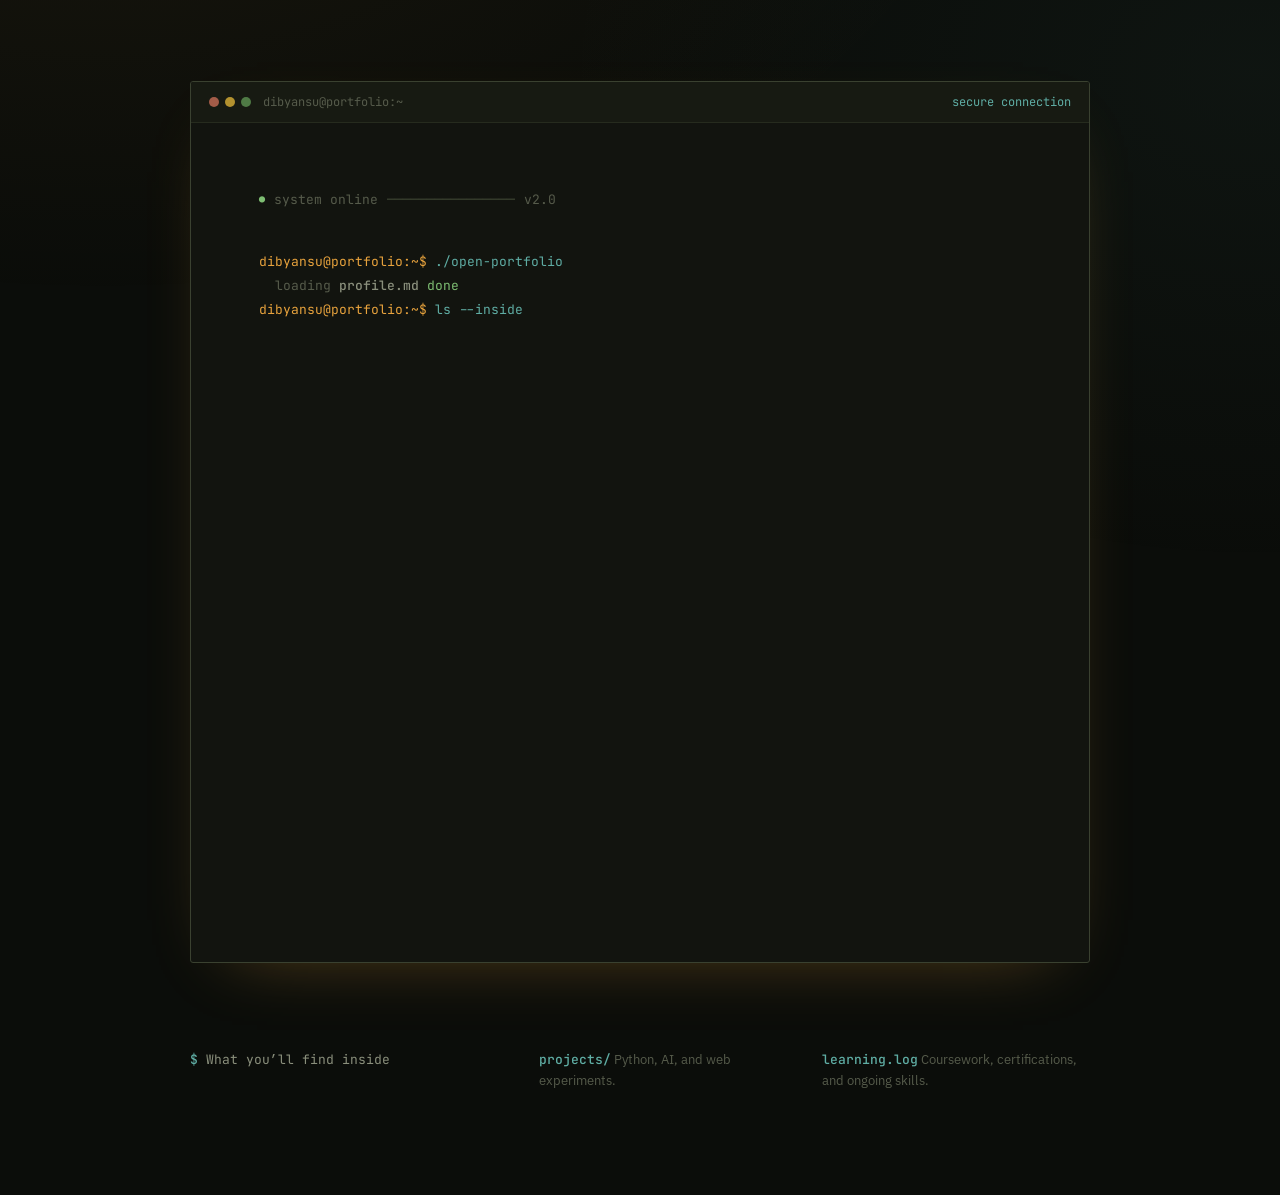
==== commit a1b7fb8b: "Stage portfolio entry sequence" ====
--- a/index.html
+++ b/index.html
@@ -15,12 +15,12 @@
     <div class="entry-body">
       <p class="entry-kicker"><span class="entry-ok">●</span> system online <span class="entry-rule">────────────────</span> v2.0</p>
       <div class="entry-boot" id="entryBoot" aria-live="polite" aria-label="Portfolio boot sequence"></div>
-      <h1 id="entry-title">Hello, I’m <span>Dibyansu.</span></h1>
-      <p class="entry-copy">A CSE student learning in public and building toward AI engineering — one useful project at a time.</p>
-      <div class="entry-actions"><a class="entry-button" href="home.html">enter portfolio <span>→</span></a><a class="entry-link" href="projects.html">browse projects <span>↗</span></a></div>
-      <p class="entry-hint" id="entryHint">opening portfolio automatically… <span aria-hidden="true">·</span> <a href="#details">read the brief</a></p>
+      <h1 id="entry-title" class="entry-reveal">Hello, I’m <span>Dibyansu Gouda.</span></h1>
+      <p class="entry-copy entry-reveal">A CSE student learning in public and building toward AI engineering — one useful project at a time.</p>
+      <div class="entry-actions entry-reveal"><a class="entry-button" href="home.html">enter portfolio <span>→</span></a><a class="entry-link" href="projects.html">browse projects <span>↗</span></a></div>
+      <p class="entry-hint entry-reveal" id="entryHint">opening portfolio automatically… <span aria-hidden="true">·</span> <a href="#details">read the brief</a></p>
     </div>
-    <div class="entry-footer"><span>01 / 01</span><span>BERHAMPUR, INDIA</span><span>EST. 2025</span></div>
+    <div class="entry-footer entry-reveal"><span>01 / 01</span><span>BERHAMPUR, INDIA</span><span>EST. 2025</span></div>
   </div>
   <section class="entry-details" id="details"><p><span>$</span> What you’ll find inside</p><div><strong>projects/</strong> Python, AI, and web experiments.</div><div><strong>learning.log</strong> Coursework, certifications, and ongoing skills.</div></section>
 </main>
--- a/style.css
+++ b/style.css
@@ -194,6 +194,8 @@
 .entry-boot { min-height: 116px; margin-top: 42px; font: 13px/1.85 var(--font-mono); color: var(--text-dim); }
 .entry-command { color: var(--accent-2); }.entry-command span { color: var(--accent); }
 .entry-output { color: var(--text-faint); padding-left: 2ch; }.entry-output strong { color: var(--text-dim); font-weight: 500; }.entry-success { color: var(--ok); }.entry-cursor { display: inline-block; width: 7px; height: 14px; margin-left: 3px; background: var(--accent); vertical-align: -2px; animation: blink 1s steps(1) infinite; }
+.entry-ready .entry-reveal { opacity: 0; transform: translateY(12px); transition: opacity .65s cubic-bezier(.22,.61,.36,1), transform .65s cubic-bezier(.22,.61,.36,1); }
+.entry-ready .entry-reveal.is-visible { opacity: 1; transform: translateY(0); }
 .entry-body h1 { max-width: 650px; margin: 15px 0 18px; font: 800 clamp(2.6rem, 8vw, 5rem)/1.02 var(--font-display); letter-spacing: -.05em; }.entry-body h1 span { color: var(--accent); }
 .entry-copy { max-width: 530px; color: var(--text-dim); font-size: clamp(1rem, 2vw, 1.15rem); }
 .entry-actions { display: flex; align-items: center; flex-wrap: wrap; gap: 24px; margin-top: 34px; font: 13px var(--font-mono); }
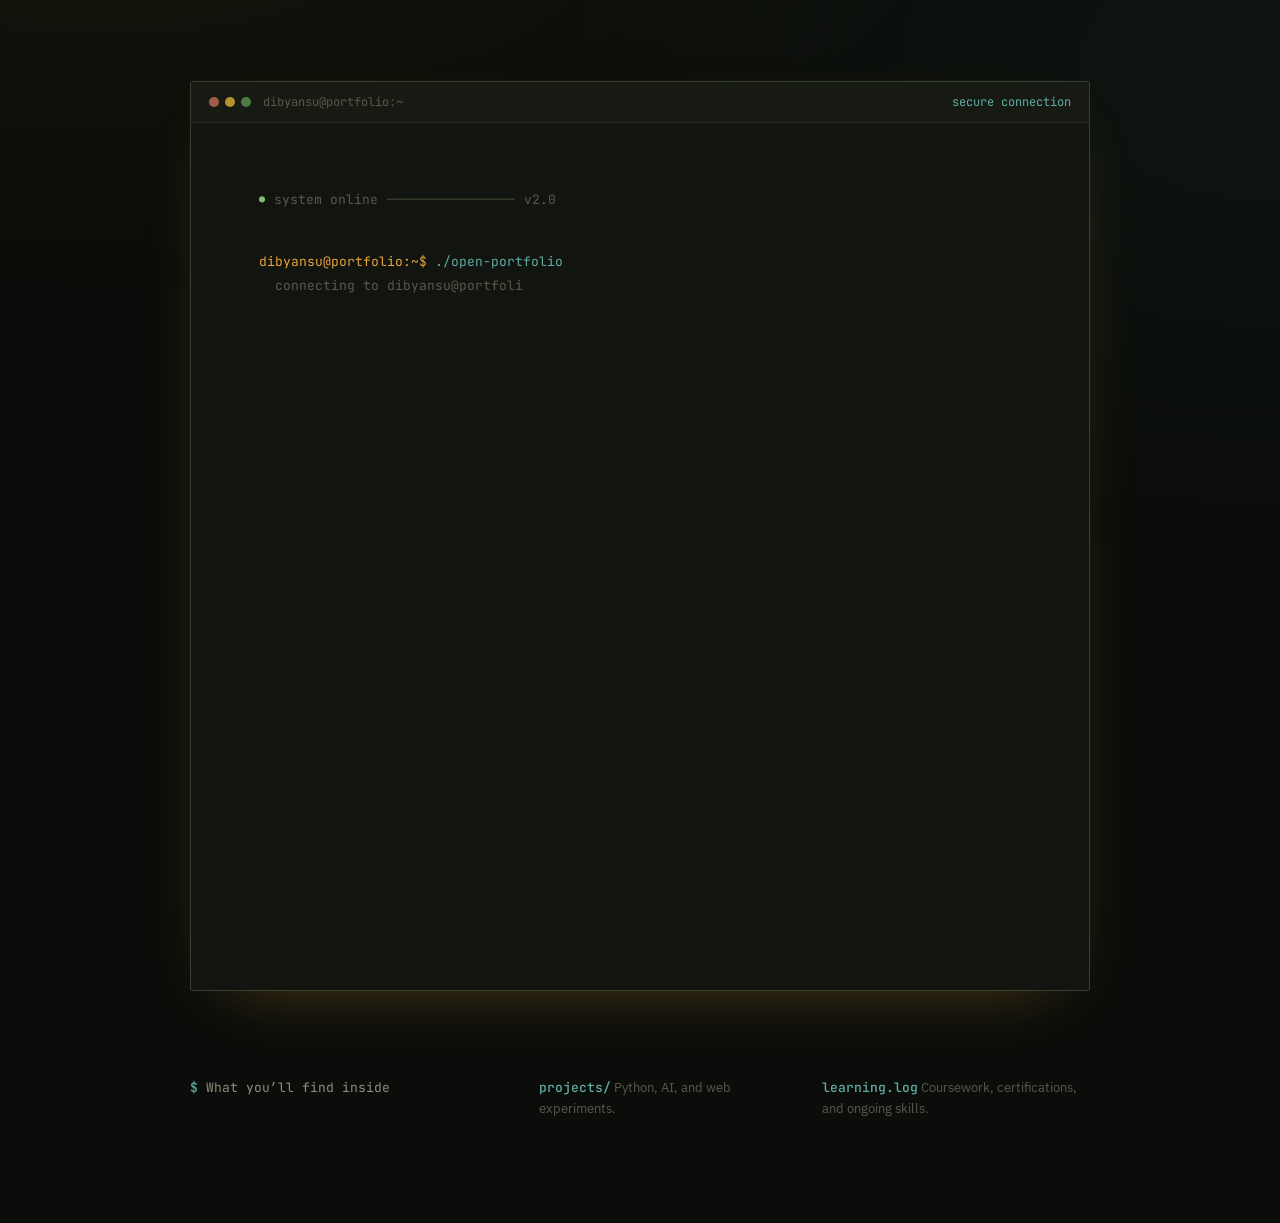
==== commit 46085624: "Synchronize portfolio entry reveal" ====
--- a/index.html
+++ b/index.html
@@ -15,7 +15,7 @@
     <div class="entry-body">
       <p class="entry-kicker"><span class="entry-ok">●</span> system online <span class="entry-rule">────────────────</span> v2.0</p>
       <div class="entry-boot" id="entryBoot" aria-live="polite" aria-label="Portfolio boot sequence"></div>
-      <h1 id="entry-title" class="entry-reveal">Hello, I’m <span>Dibyansu Gouda.</span></h1>
+      <h1 id="entry-title" class="entry-reveal" data-prefix="Hello, I’m " data-name="Dibyansu Gouda.">Hello, I’m <span>Dibyansu Gouda.</span></h1>
       <p class="entry-copy entry-reveal">A CSE student learning in public and building toward AI engineering — one useful project at a time.</p>
       <div class="entry-actions entry-reveal"><a class="entry-button" href="home.html">enter portfolio <span>→</span></a><a class="entry-link" href="projects.html">browse projects <span>↗</span></a></div>
       <p class="entry-hint entry-reveal" id="entryHint">opening portfolio automatically… <span aria-hidden="true">·</span> <a href="#details">read the brief</a></p>
--- a/style.css
+++ b/style.css
@@ -191,7 +191,7 @@
 .entry-kicker, .entry-command, .entry-hint { font: 13px var(--font-mono); color: var(--text-faint); }
 .entry-kicker { display: flex; gap: 9px; align-items: center; }
 .entry-ok { color: var(--ok); font-size: 10px; }.entry-rule { color: var(--border-bright); overflow: hidden; white-space: nowrap; }
-.entry-boot { min-height: 116px; margin-top: 42px; font: 13px/1.85 var(--font-mono); color: var(--text-dim); }
+.entry-boot { min-height: 144px; margin-top: 42px; font: 13px/1.85 var(--font-mono); color: var(--text-dim); }
 .entry-command { color: var(--accent-2); }.entry-command span { color: var(--accent); }
 .entry-output { color: var(--text-faint); padding-left: 2ch; }.entry-output strong { color: var(--text-dim); font-weight: 500; }.entry-success { color: var(--ok); }.entry-cursor { display: inline-block; width: 7px; height: 14px; margin-left: 3px; background: var(--accent); vertical-align: -2px; animation: blink 1s steps(1) infinite; }
 .entry-ready .entry-reveal { opacity: 0; transform: translateY(12px); transition: opacity .65s cubic-bezier(.22,.61,.36,1), transform .65s cubic-bezier(.22,.61,.36,1); }
@@ -432,7 +432,7 @@
 @media (max-width: 680px) {
   .entry-shell { width: min(100% - 28px, 900px); padding: 14px 0 30px; gap: 18px; }
   .entry-body { padding: 30px 24px; }
-  .entry-boot { margin-top: 32px; min-height: 130px; }
+  .entry-boot { margin-top: 32px; min-height: 154px; }
   .entry-rule { display: none; }
   .entry-hint { margin-top: 40px; }
   .entry-footer { padding: 11px 14px; font-size: 10px; }
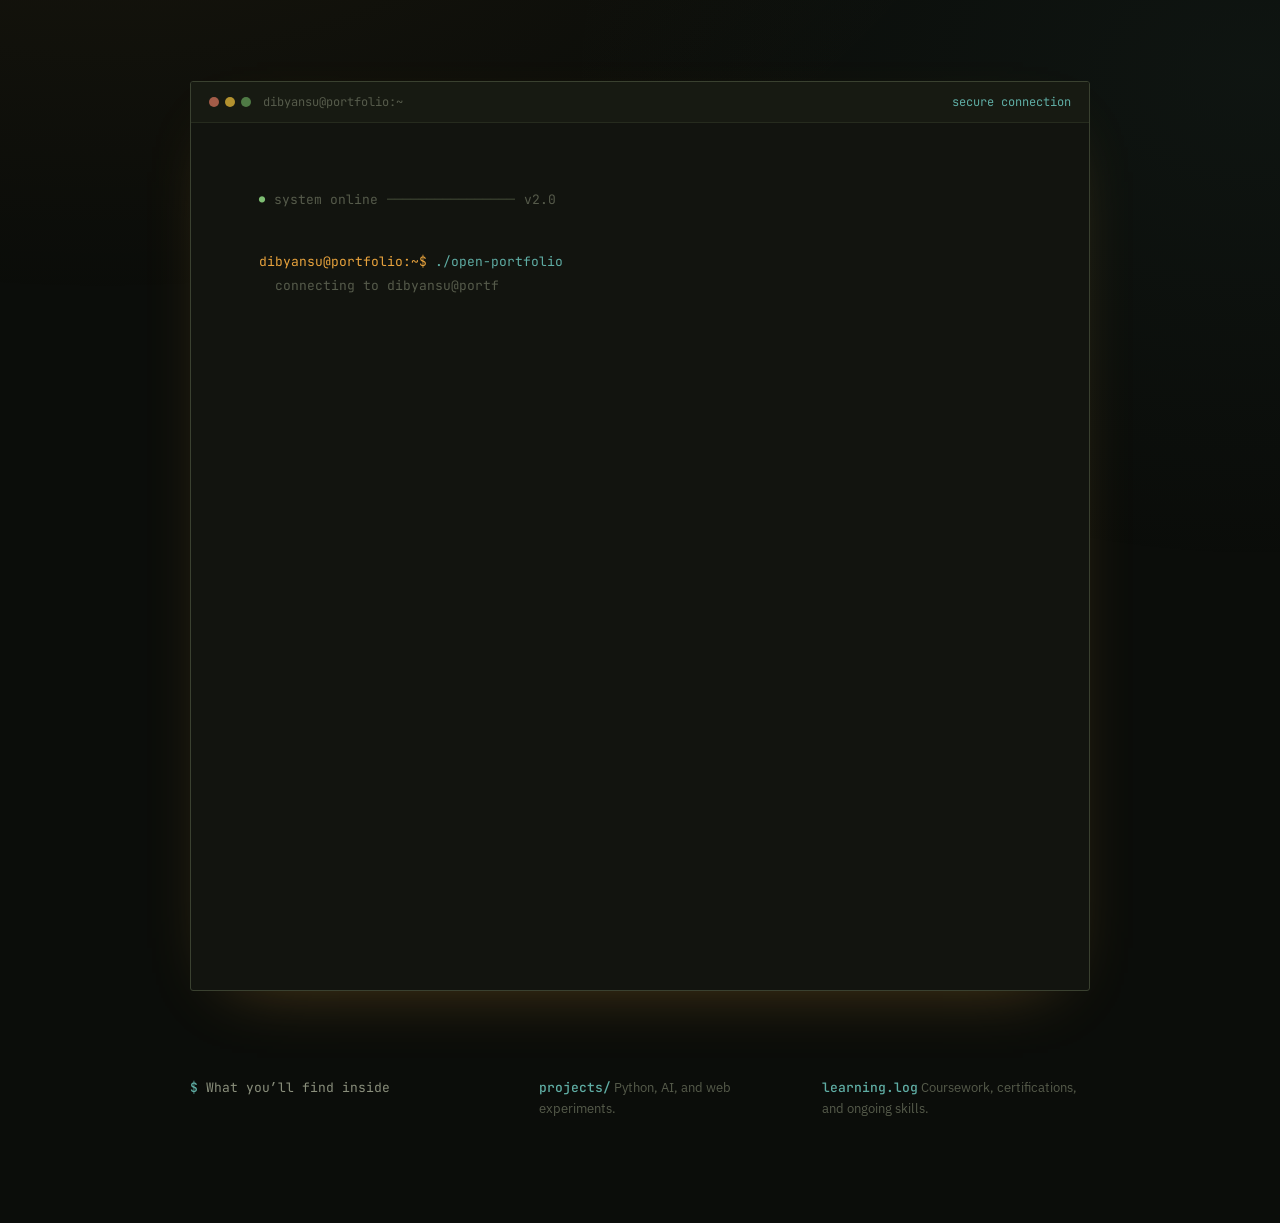
==== commit 2810e6bd: "Add shared SVG icon system" ====
--- a/index.html
+++ b/index.html
@@ -6,6 +6,8 @@
 <title>Enter — Dibyansu Gouda</title>
 <meta name="description" content="Enter Dibyansu Gouda's portfolio.">
 <link rel="icon" type="image/svg+xml" href="assets/favicon.svg">
+<link rel="preconnect" href="https://fonts.googleapis.com">
+<link rel="preconnect" href="https://fonts.gstatic.com" crossorigin>
 <link rel="stylesheet" href="style.css">
 </head>
 <body>
--- a/style.css
+++ b/style.css
@@ -131,6 +131,14 @@
   color: var(--text); font-family: var(--font-mono); font-size: 13.5px;
 }
 .tw-input::placeholder { color: var(--text-faint); }
+
+/* ---------- shared SVG icons ---------- */
+.icon { display: inline-block; flex: 0 0 auto; fill: none; stroke: currentColor; stroke-width: 1.8; stroke-linecap: round; stroke-linejoin: round; }
+.icon-nav { width: 15px; height: 15px; margin-right: 5px; vertical-align: -2.5px; }
+.icon-link { width: 13px; height: 13px; margin-left: 3px; vertical-align: -2px; }
+.icon-folder-tag { width: 14px; height: 14px; margin-right: 6px; vertical-align: -2.5px; }
+.icon-theme { width: 14px; height: 14px; }
+.icon-home { color: #5DA85B; }.icon-projects { color: #4A90D9; }.icon-certifications { color: #D9A63E; }.icon-skills { color: #A66FD1; }.icon-contact { color: #3FB8AE; }.icon-folder { color: #C4548E; }.icon-extlink { color: var(--accent-2); }.icon-theme-sun, .icon-theme-moon { color: var(--accent); }
 
 /* ---------- smooth page-to-page transitions (native browser API, no JS) ---------- */
 @view-transition {
@@ -238,7 +246,7 @@
 .theme-toggle {
   font-family: var(--font-mono); font-size: 12px; color: var(--text-dim);
   background: var(--bg-panel); border: 1px solid var(--border-bright);
-  border-radius: var(--radius); padding: 5px 10px; cursor: pointer;
+  border-radius: var(--radius); padding: 5px 10px; cursor: pointer; display: inline-flex; align-items: center; gap: 5px;
 }
 .theme-toggle:hover { color: var(--accent); border-color: var(--accent); }
 
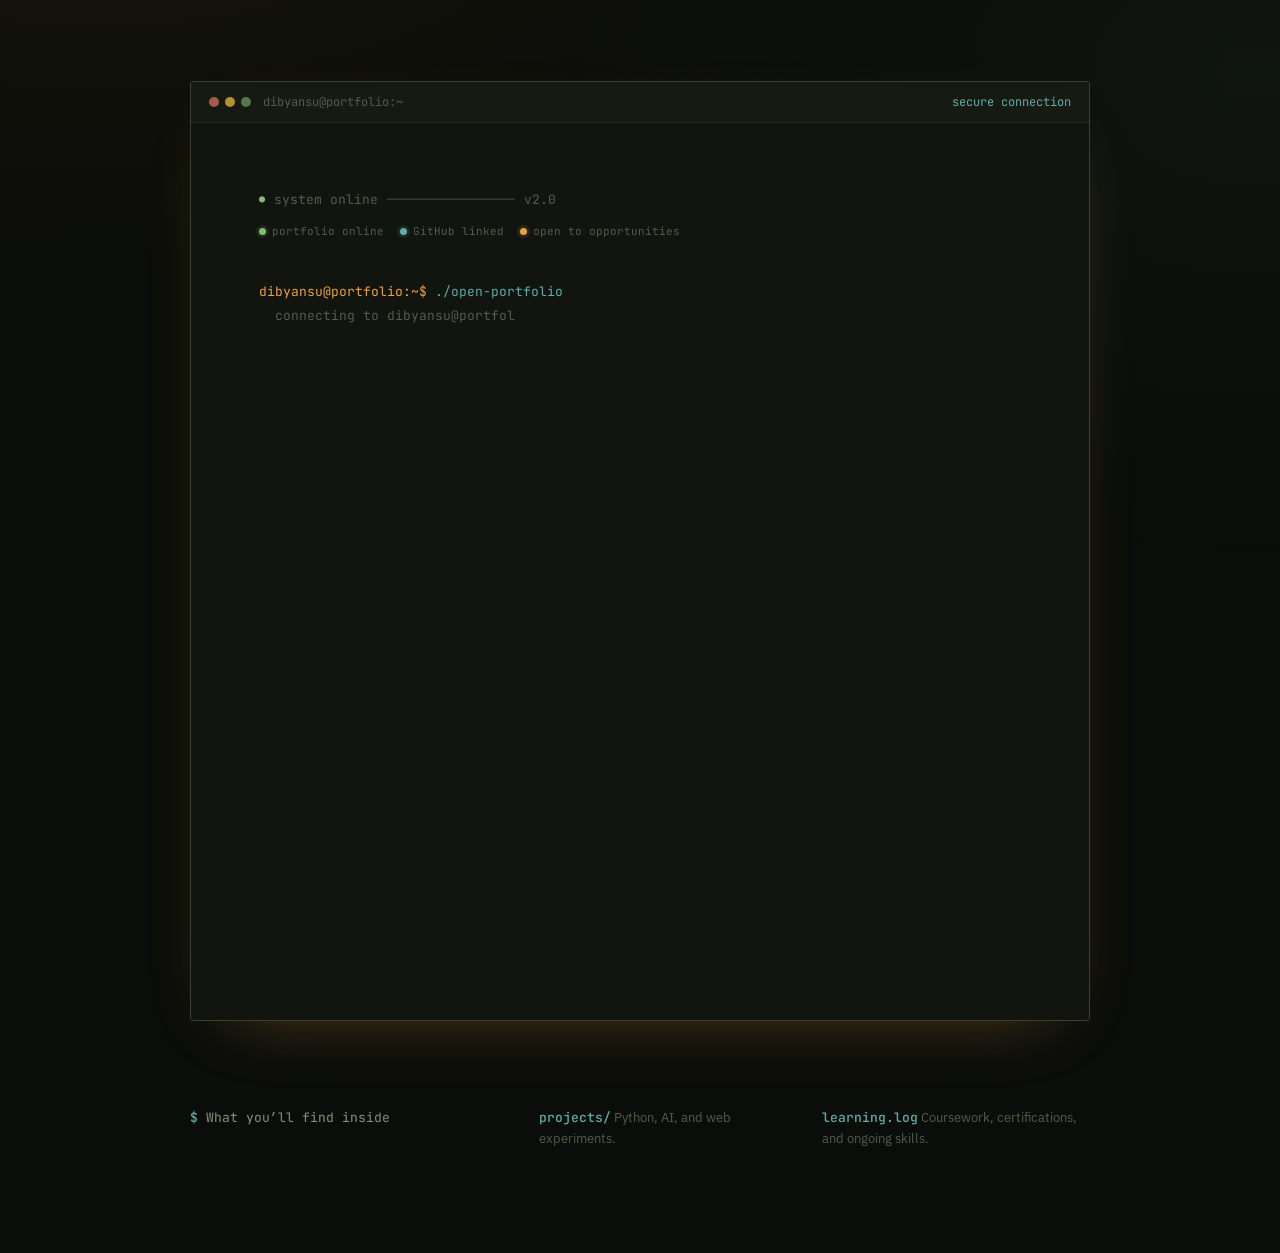
==== commit 780b3686: "Add terminal navigation interactions" ====
--- a/index.html
+++ b/index.html
@@ -16,6 +16,11 @@
     <div class="entry-bar"><div class="dots"><span class="dot r"></span><span class="dot y"></span><span class="dot g"></span></div><span>dibyansu@portfolio:~</span><span class="entry-bar-state">secure connection</span></div>
     <div class="entry-body">
       <p class="entry-kicker"><span class="entry-ok">●</span> system online <span class="entry-rule">────────────────</span> v2.0</p>
+      <div class="entry-system-status" aria-label="Portfolio status">
+        <span><i class="status-led" aria-hidden="true"></i>portfolio online</span>
+        <span><i class="status-led status-led-github" aria-hidden="true"></i>GitHub linked</span>
+        <span><i class="status-led status-led-open" aria-hidden="true"></i>open to opportunities</span>
+      </div>
       <div class="entry-boot" id="entryBoot" aria-live="polite" aria-label="Portfolio boot sequence"></div>
       <h1 id="entry-title" class="entry-reveal" data-prefix="Hello, I’m " data-name="Dibyansu Gouda.">Hello, I’m <span>Dibyansu Gouda.</span></h1>
       <p class="entry-copy entry-reveal">A CSE student learning in public and building toward AI engineering — one useful project at a time.</p>
--- a/style.css
+++ b/style.css
@@ -199,6 +199,9 @@
 .entry-kicker, .entry-command, .entry-hint { font: 13px var(--font-mono); color: var(--text-faint); }
 .entry-kicker { display: flex; gap: 9px; align-items: center; }
 .entry-ok { color: var(--ok); font-size: 10px; }.entry-rule { color: var(--border-bright); overflow: hidden; white-space: nowrap; }
+.entry-system-status { display: flex; flex-wrap: wrap; gap: 8px 16px; margin-top: 16px; font: 11px var(--font-mono); color: var(--text-faint); }
+.entry-system-status span { display: inline-flex; align-items: center; gap: 6px; }.status-led { width: 7px; height: 7px; border-radius: 50%; background: var(--ok); box-shadow: 0 0 0 3px color-mix(in srgb, var(--ok) 12%, transparent); animation: status-pulse 2s ease-in-out infinite; }.status-led-github { background: var(--accent-2); box-shadow: 0 0 0 3px color-mix(in srgb, var(--accent-2) 12%, transparent); animation-delay: .35s; }.status-led-open { background: var(--accent); box-shadow: 0 0 0 3px color-mix(in srgb, var(--accent) 12%, transparent); animation-delay: .7s; }
+@keyframes status-pulse { 50% { opacity: .45; box-shadow: 0 0 0 5px transparent; } }
 .entry-boot { min-height: 144px; margin-top: 42px; font: 13px/1.85 var(--font-mono); color: var(--text-dim); }
 .entry-command { color: var(--accent-2); }.entry-command span { color: var(--accent); }
 .entry-output { color: var(--text-faint); padding-left: 2ch; }.entry-output strong { color: var(--text-dim); font-weight: 500; }.entry-success { color: var(--ok); }.entry-cursor { display: inline-block; width: 7px; height: 14px; margin-left: 3px; background: var(--accent); vertical-align: -2px; animation: blink 1s steps(1) infinite; }
@@ -238,10 +241,12 @@
 .termbar-right { display: flex; align-items: center; gap: 18px; }
 
 .termnav { display: flex; gap: 18px; font-family: var(--font-mono); font-size: 13px; flex-wrap: wrap; }
-.termnav a { color: var(--text-dim); }
+.termnav a { color: var(--text-dim); position: relative; display: inline-flex; align-items: center; }
 .termnav a:hover { color: var(--accent); text-decoration: none; }
 .termnav a.active { color: var(--accent); }
+.termnav a.active::after { content: ""; position: absolute; right: 0; bottom: -7px; left: 0; height: 1px; background: var(--accent); box-shadow: 0 0 8px color-mix(in srgb, var(--accent) 70%, transparent); animation: nav-indicator 1.4s steps(1) infinite; }
 .termnav .idx { color: var(--text-faint); }
+@keyframes nav-indicator { 50% { opacity: .32; } }
 
 .theme-toggle {
   font-family: var(--font-mono); font-size: 12px; color: var(--text-dim);
@@ -437,18 +442,34 @@
 }
 .konami-toast.show { opacity: 1; transform: translate(-50%, 0); }
 
+/* ---------- command palette ---------- */
+.command-palette { position: fixed; inset: 0; z-index: 300; display: grid; place-items: start center; padding: min(15vh, 120px) 20px 20px; background: color-mix(in srgb, var(--bg) 70%, transparent); backdrop-filter: blur(6px); opacity: 0; pointer-events: none; transition: opacity .18s ease; }
+.command-palette.open { opacity: 1; pointer-events: auto; }
+.palette-dialog { width: min(100%, 580px); overflow: hidden; border: 1px solid var(--border-bright); border-radius: var(--radius); background: var(--bg-panel); box-shadow: 0 30px 90px -35px #000; transform: translateY(-8px) scale(.98); transition: transform .18s ease; }
+.command-palette.open .palette-dialog { transform: translateY(0) scale(1); }
+.palette-search { display: flex; align-items: center; gap: 10px; padding: 15px 16px; border-bottom: 1px solid var(--border); color: var(--accent-2); font: 14px var(--font-mono); }
+.palette-search input { width: 100%; border: 0; outline: 0; background: transparent; color: var(--text); font: inherit; }.palette-search input::placeholder { color: var(--text-faint); }
+.palette-results { max-height: min(52vh, 380px); overflow-y: auto; padding: 7px; }.palette-item { display: flex; align-items: center; gap: 10px; width: 100%; padding: 10px; border: 0; border-radius: var(--radius); background: transparent; color: var(--text-dim); cursor: pointer; text-align: left; font: 13px var(--font-mono); }.palette-item:hover, .palette-item[aria-selected="true"] { background: var(--bg-panel-2); color: var(--text); }.palette-item .icon { width: 15px; height: 15px; color: var(--accent-2); }.palette-item small { margin-left: auto; color: var(--text-faint); font: 11px var(--font-mono); }.palette-empty { padding: 16px 10px; color: var(--text-faint); font: 13px var(--font-mono); }.palette-footer { display: flex; gap: 14px; padding: 10px 16px; border-top: 1px solid var(--border); color: var(--text-faint); font: 11px var(--font-mono); }.palette-footer kbd { font-size: 10px; }
+
 @media (max-width: 680px) {
   .entry-shell { width: min(100% - 28px, 900px); padding: 14px 0 30px; gap: 18px; }
   .entry-body { padding: 30px 24px; }
   .entry-boot { margin-top: 32px; min-height: 154px; }
   .entry-rule { display: none; }
+  .entry-system-status { gap: 7px 12px; font-size: 10px; }
   .entry-hint { margin-top: 40px; }
   .entry-footer { padding: 11px 14px; font-size: 10px; }
   .entry-details { grid-template-columns: 1fr; gap: 7px; padding: 0 4px; }
+  .termbar-inner { padding: 10px 16px; gap: 10px; }
+  .termbar-left { flex: 1 1 auto; min-width: 0; gap: 10px; }
+  .termbar-title { min-width: 0; overflow: hidden; text-overflow: ellipsis; }
+  .termbar-right { flex: 0 0 auto; gap: 8px; }
+  .theme-toggle { padding: 5px 8px; }
   .termnav { position: fixed; inset: 49px 0 auto 0; background: var(--bg); border-bottom: 1px solid var(--border);
     flex-direction: column; gap: 0; padding: 8px 24px; display: none; }
   .termnav.open { display: flex; }
   .termnav a { padding: 10px 0; border-bottom: 1px solid var(--border); }
+  .termnav a.active::after { right: auto; bottom: 5px; width: 70px; }
   .mobile-nav-toggle {
     display: block; font-family: var(--font-mono); font-size: 18px; color: var(--text-dim);
     background: none; border: none; cursor: pointer;
